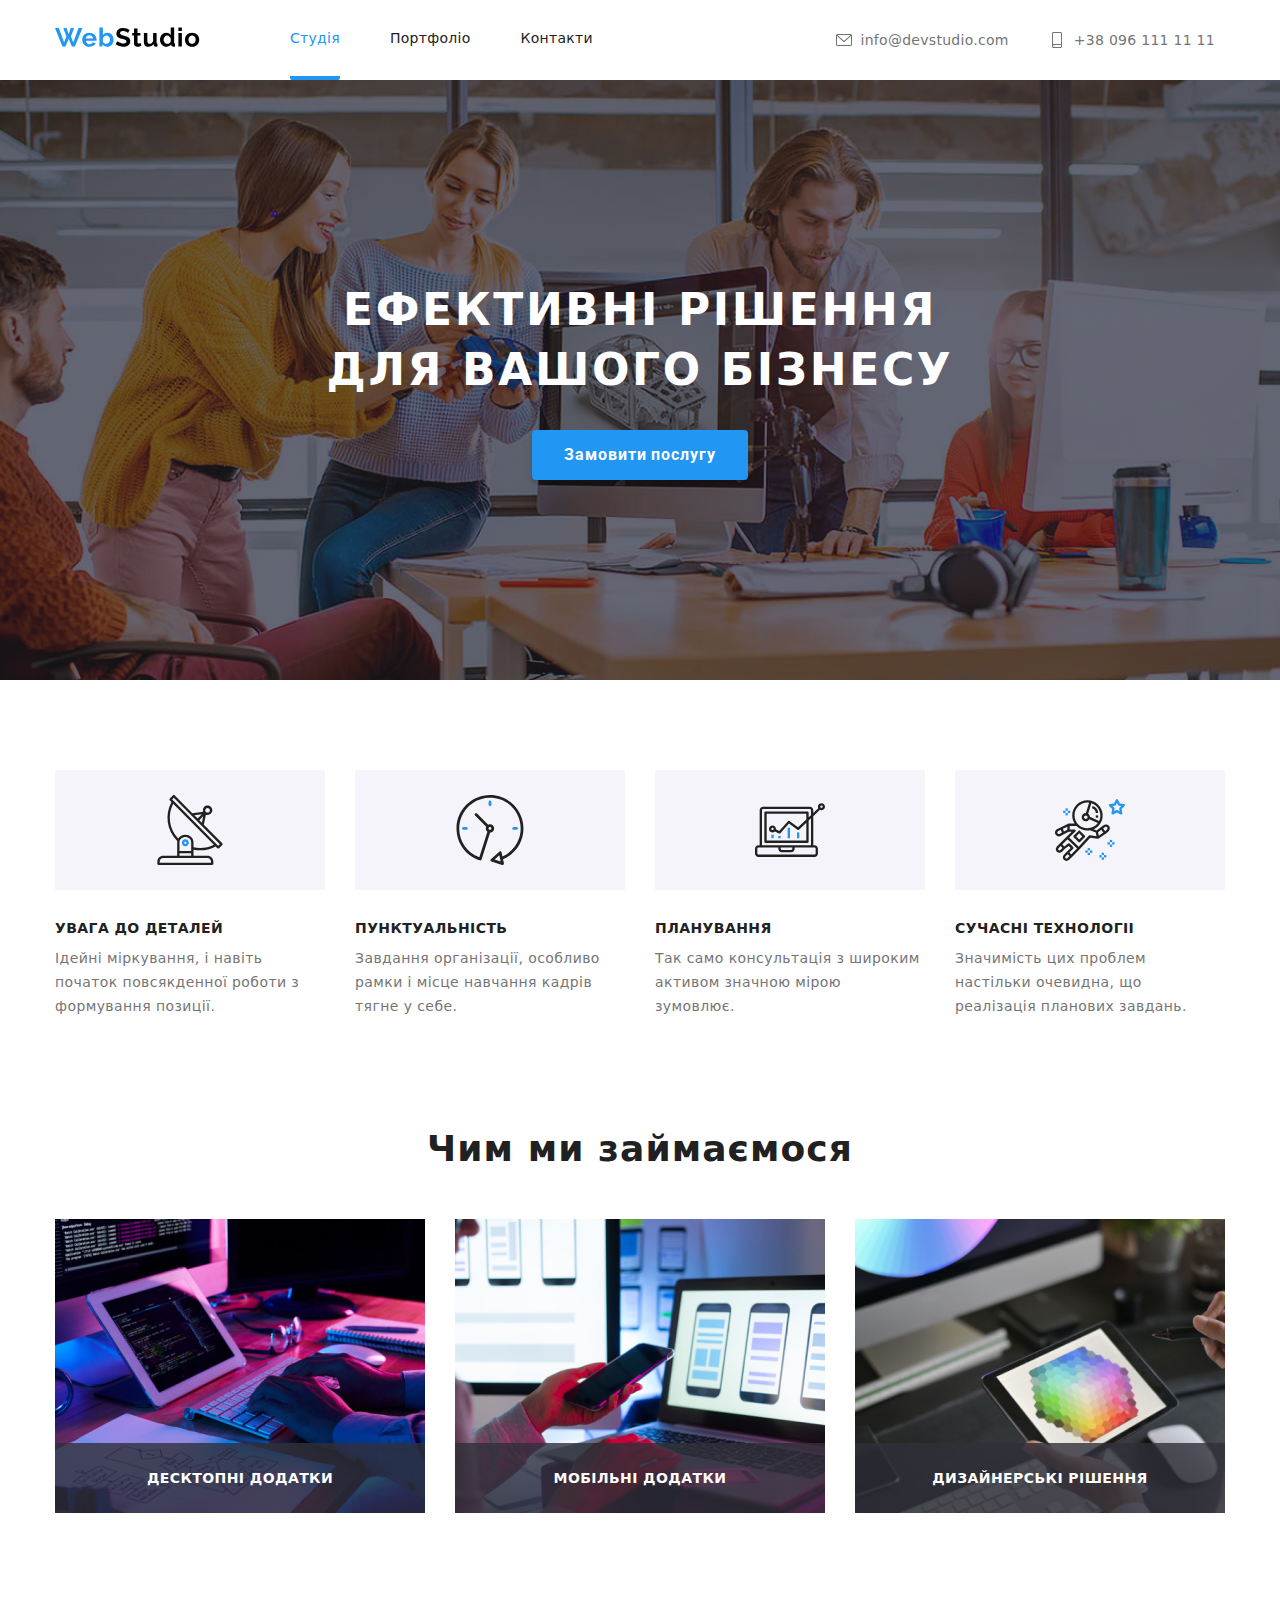
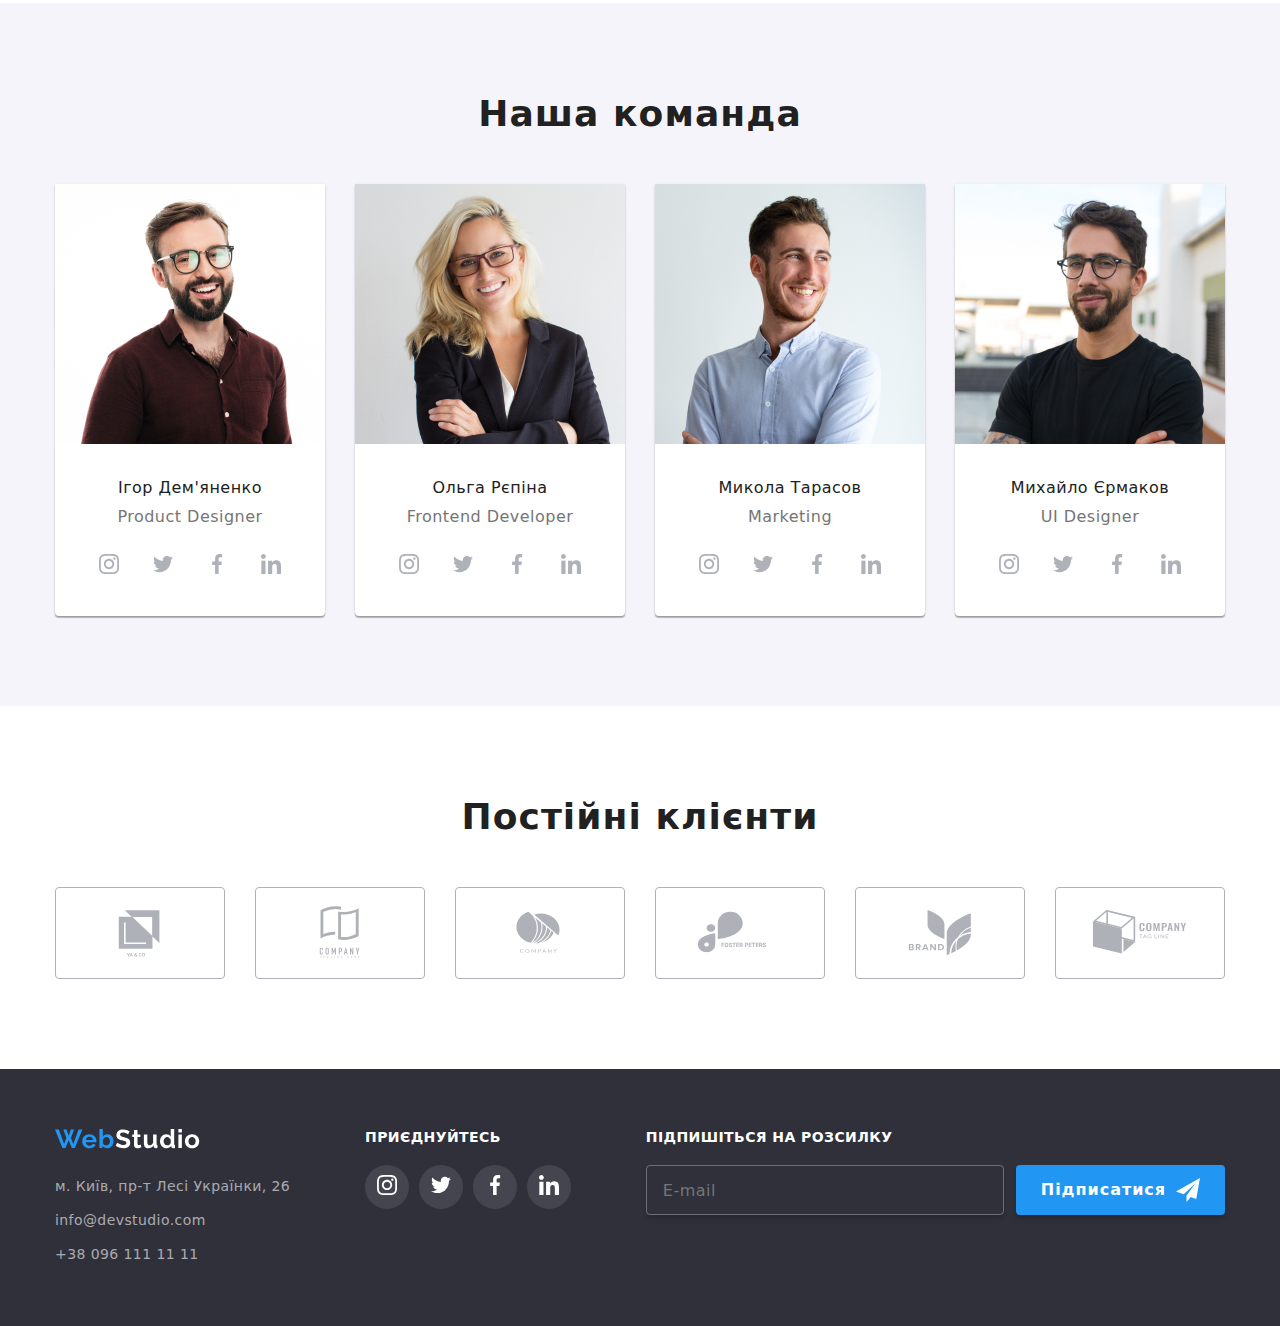
==== index.html @ 278ff052 "update" ====
<!DOCTYPE html>
<html lang="en">
  <head>
    <meta charset="UTF-8" />
    <meta name="viewport" content="width=device-width, initial-scale=1.0" />
    <link rel="stylesheet" type="text/css" href="./style.css" />
    <link rel="preconnect" href="https://fonts.googleapis.com" />
    <link rel="preconnect" href="https://fonts.gstatic.com" crossorigin />
    <link
      rel="stylesheet"
      href="https://cdnjs.cloudflare.com/ajax/libs/modern-normalize/1.0.0/modern-normalize.min.css"
    />

    <link
      href="https://fonts.googleapis.com/css2?family=Grandstander:ital,wght@0,100..900;1,100..900&family=Kodchasan:wght@700&family=Montserrat+Alternates:ital,wght@0,100;0,200;0,300;0,400;0,500;0,600;0,700;0,800;0,900;1,100;1,200;1,300;1,400;1,500;1,600;1,700;1,800;1,900&family=Roboto:ital,wght@0,100;0,300;0,400;0,500;0,700;0,900;1,100;1,300;1,400;1,500;1,700;1,900&display=swap"
      rel="stylesheet"
    />

    <title>WebStudio</title>
  </head>
  <body>
    <!-- header -->
    <header class="header">
      <div class="container">
        <div class="header-wraper">
          <a href="#">
            <img
              class="header-img"
              src="./images/WebStudio.svg"
              width="145"
              height="31"
            />
          </a>

          <nav class="nav-wraper">
            <ul class="header-list">
              <li class="header-item active">
                <a href="./">Студія</a>
              </li>
              <li class="header-item">
                <a href="./portfolio">Портфоліо</a>
              </li>
              <li class="header-item">
                <a href="#footer">Контакти</a>
              </li>
            </ul>
          </nav>
          <address class="address-wraper">
            <a class="header-link email" href="mailto:info@devstudio.com"
              >info@devstudio.com</a
            >
            <a class="header-link phone" href="tel:+380961111111"
              >+38 096 111 11 11</a
            >
          </address>
        </div>
      </div>
    </header>
    <main>
      <!-- section hero -->
      <section class="hero-section">
        <h1 class="hero-title">Ефективні рішення для вашого бізнесу</h1>
        <button class="hero-btn" type="button">Замовити послугу</button>
      </section>
      <!-- section benefit -->
      <section class="benefit">
        <div class="container">
          <h2 class="benefit-title">Переваги</h2>
          <ul class="benefit-list">
            <li class="benefit-item">
              <div class="benefit-item_image first"></div>
              <h3 class="benefit-item_title">УВАГА ДО ДЕТАЛЕЙ</h3>
              <p class="benefit-item_text">
                Ідейні міркування, і навіть початок повсякденної роботи з
                формування позиції.
              </p>
            </li>
            <li class="benefit-item">
              <div class="benefit-item_image second"></div>
              <h3 class="benefit-item_title">ПУНКТУАЛЬНІСТЬ</h3>
              <p class="benefit-item_text">
                Завдання організації, особливо рамки і місце навчання кадрів
                тягне у себе.
              </p>
            </li>
            <li class="benefit-item">
              <div class="benefit-item_image third"></div>
              <h3 class="benefit-item_title">ПЛАНУВАННЯ</h3>
              <p class="benefit-item_text">
                Так само консультація з широким активом значною мірою зумовлює.
              </p>
            </li>
            <li class="benefit-item">
              <div class="benefit-item_image fourth"></div>
              <h3 class="benefit-item_title">Сучасні технологіі</h3>
              <p class="benefit-item_text">
                Значимість цих проблем настільки очевидна, що реалізація
                планових завдань.
              </p>
            </li>
          </ul>
        </div>
      </section>
      <!-- section about -->
      <section class="about">
        <div class="container">
          <h2 class="about-title">Чим ми займаємося</h2>
          <ul class="about-list">
            <li class="about-item">
              <img
                src="./images/aboutimg.png"
                width="370"
                height="294"
                alt="картинка"
              />
              <div class="about-item_overlay">Десктопні додатки</div>
            </li>
            <li class="about-item">
              <img
                src="./images/aboutimg2.png"
                width="370"
                height="294"
                alt="картинка"
              />
              <div class="about-item_overlay">Мобільні додатки</div>
            </li>
            <li class="about-item">
              <img
                src="./images/aboutimg3.png"
                width="370"
                height="294"
                alt="картинка"
              />
              <div class="about-item_overlay">Дизайнерські рішення</div>
            </li>
          </ul>
        </div>
      </section>
      <!-- section team -->
      <section class="team">
        <div class="container">
          <h2 class="team-title">Наша команда</h2>
          <ul class="team-list">
            <li class="team-item">
              <img
                src="./images/team.png"
                alt="image"
                width="270"
                height="260"
              />
              <h3 class="team-item_title">Ігор Дем'яненко</h3>
              <p class="team-item_text">Product Designer</p>
              <ul class="team-item_list">
                <li class="team-item_item">
                  <a href="#">
                    <svg
                      xmlns="http://www.w3.org/2000/svg"
                      width="20"
                      height="20"
                      viewBox="0 0 20 20"
                      fill="none"
                    >
                      <g clip-path="url(#clip0_1_692)">
                        <path
                          d="M19.9804 5.88005C19.9336 4.81738 19.7617 4.0868 19.5156 3.45374C19.2616 2.78176 18.8709 2.18014 18.359 1.68002C17.8589 1.1721 17.2533 0.777435 16.5891 0.527447C15.9524 0.281274 15.2256 0.109427 14.163 0.0625732C13.0924 0.0117516 12.7525 0 10.0371 0C7.32173 0 6.98185 0.0117516 5.91521 0.0586052C4.85253 0.105459 4.12195 0.277459 3.48904 0.523479C2.81692 0.777435 2.2153 1.16814 1.71517 1.68002C1.20726 2.18014 0.812743 2.78573 0.562603 3.44992C0.31643 4.0868 0.144583 4.81341 0.0977294 5.87609C0.0469078 6.9467 0.0351562 7.28658 0.0351562 10.002C0.0351562 12.7173 0.0469078 13.0572 0.0937614 14.1239C0.140615 15.1865 0.312615 15.9171 0.558787 16.5502C0.812743 17.2221 1.20726 17.8238 1.71517 18.3239C2.2153 18.8318 2.82088 19.2265 3.48508 19.4765C4.12195 19.7226 4.84856 19.8945 5.91139 19.9413C6.97788 19.9883 7.31791 19.9999 10.0333 19.9999C12.7487 19.9999 13.0885 19.9883 14.1552 19.9413C15.2179 19.8945 15.9484 19.7226 16.5813 19.4765C17.9254 18.9568 18.9881 17.8941 19.5078 16.5502C19.7538 15.9133 19.9258 15.1865 19.9727 14.1239C20.0195 13.0572 20.0313 12.7173 20.0313 10.002C20.0313 7.28658 20.0273 6.9467 19.9804 5.88005ZM18.1794 14.0457C18.1364 15.0225 17.9723 15.5499 17.8356 15.9015C17.4995 16.7728 16.808 17.4643 15.9367 17.8004C15.5851 17.9372 15.0538 18.1012 14.0809 18.1441C13.026 18.1911 12.7096 18.2027 10.0411 18.2027C7.37255 18.2027 7.05221 18.1911 6.00113 18.1441C5.02438 18.1012 4.49693 17.9372 4.1453 17.8004C3.71171 17.6402 3.31704 17.3862 2.9967 17.0541C2.6646 16.7298 2.41065 16.3391 2.2504 15.9055C2.11365 15.5539 1.94959 15.0225 1.90671 14.0497C1.8597 12.9948 1.8481 12.6783 1.8481 10.0097C1.8481 7.34122 1.8597 7.02087 1.90671 5.96995C1.94959 4.99319 2.11365 4.46575 2.2504 4.11412C2.41065 3.68038 2.6646 3.28586 3.00067 2.96536C3.32483 2.63327 3.71553 2.37931 4.14927 2.21921C4.5009 2.08247 5.03231 1.9184 6.0051 1.87537C7.05999 1.82851 7.37652 1.81676 10.0449 1.81676C12.7174 1.81676 13.0337 1.82851 14.0848 1.87537C15.0616 1.9184 15.589 2.08247 15.9407 2.21921C16.3742 2.37931 16.7689 2.63327 17.0893 2.96536C17.4213 3.28967 17.6753 3.68038 17.8356 4.11412C17.9723 4.46575 18.1364 4.99701 18.1794 5.96995C18.2263 7.02484 18.238 7.34122 18.238 10.0097C18.238 12.6783 18.2263 12.9908 18.1794 14.0457Z"
                          fill="#AFB1B8"
                        />
                        <path
                          d="M10.0371 4.8642C7.20074 4.8642 4.89941 7.16537 4.89941 10.0019C4.89941 12.8385 7.20074 15.1396 10.0371 15.1396C12.8737 15.1396 15.1749 12.8385 15.1749 10.0019C15.1749 7.16537 12.8737 4.8642 10.0371 4.8642ZM10.0371 13.3346C8.19702 13.3346 6.70442 11.8422 6.70442 10.0019C6.70442 8.16165 8.19702 6.66921 10.0371 6.66921C11.8774 6.66921 13.3698 8.16165 13.3698 10.0019C13.3698 11.8422 11.8774 13.3346 10.0371 13.3346Z"
                          fill="#AFB1B8"
                        />
                        <path
                          d="M16.5775 4.6611C16.5775 5.32346 16.0404 5.86052 15.3779 5.86052C14.7155 5.86052 14.1785 5.32346 14.1785 4.6611C14.1785 3.99858 14.7155 3.46167 15.3779 3.46167C16.0404 3.46167 16.5775 3.99858 16.5775 4.6611Z"
                          fill="#AFB1B8"
                        />
                      </g>
                      <defs>
                        <clipPath id="clip0_1_692">
                          <rect width="20" height="20" fill="white" />
                        </clipPath>
                      </defs>
                    </svg>
                  </a>
                </li>
                <li class="team-item_item">
                  <a href="#">
                    <svg
                      xmlns="http://www.w3.org/2000/svg"
                      width="20"
                      height="20"
                      viewBox="0 0 20 20"
                      fill="none"
                    >
                      <g clip-path="url(#clip0_1_658)">
                        <path
                          d="M20 3.79875C19.2563 4.125 18.4637 4.34125 17.6375 4.44625C18.4875 3.93875 19.1363 3.14125 19.4412 2.18C18.6488 2.6525 17.7738 2.98625 16.8412 3.1725C16.0887 2.37125 15.0162 1.875 13.8462 1.875C11.5763 1.875 9.74875 3.7175 9.74875 5.97625C9.74875 6.30125 9.77625 6.61375 9.84375 6.91125C6.435 6.745 3.41875 5.11125 1.3925 2.6225C1.03875 3.23625 0.83125 3.93875 0.83125 4.695C0.83125 6.115 1.5625 7.37375 2.6525 8.1025C1.99375 8.09 1.3475 7.89875 0.8 7.5975C0.8 7.61 0.8 7.62625 0.8 7.6425C0.8 9.635 2.22125 11.29 4.085 11.6712C3.75125 11.7625 3.3875 11.8062 3.01 11.8062C2.7475 11.8062 2.4825 11.7913 2.23375 11.7362C2.765 13.36 4.2725 14.5538 6.065 14.5925C4.67 15.6838 2.89875 16.3412 0.98125 16.3412C0.645 16.3412 0.3225 16.3263 0 16.285C1.81625 17.4563 3.96875 18.125 6.29 18.125C13.835 18.125 17.96 11.875 17.96 6.4575C17.96 6.27625 17.9538 6.10125 17.945 5.9275C18.7588 5.35 19.4425 4.62875 20 3.79875Z"
                          fill="#AFB1B8"
                        />
                      </g>
                      <defs>
                        <clipPath id="clip0_1_658">
                          <rect width="20" height="20" fill="white" />
                        </clipPath>
                      </defs>
                    </svg>
                  </a>
                </li>
                <li class="team-item_item">
                  <a href="#">
                    <svg
                      xmlns="http://www.w3.org/2000/svg"
                      width="20"
                      height="20"
                      viewBox="0 0 20 20"
                      fill="none"
                    >
                      <g clip-path="url(#clip0_1_654)">
                        <path
                          d="M13.3309 3.32083H15.1567V0.140833C14.8417 0.0975 13.7584 0 12.4967 0C9.86422 0 8.06088 1.65583 8.06088 4.69917V7.5H5.15588V11.055H8.06088V20H11.6226V11.0558H14.4101L14.8526 7.50083H11.6217V5.05167C11.6226 4.02417 11.8992 3.32083 13.3309 3.32083Z"
                          fill="#AFB1B8"
                        />
                      </g>
                      <defs>
                        <clipPath id="clip0_1_654">
                          <rect width="20" height="20" fill="white" />
                        </clipPath>
                      </defs>
                    </svg>
                  </a>
                </li>
                <li class="team-item_item">
                  <a href="#">
                    <svg
                      xmlns="http://www.w3.org/2000/svg"
                      width="20"
                      height="20"
                      viewBox="0 0 20 20"
                      fill="none"
                    >
                      <g clip-path="url(#clip0_1_648)">
                        <path
                          d="M19.9951 20V19.9992H20.0001V12.6642C20.0001 9.07587 19.2276 6.31171 15.0326 6.31171C13.0159 6.31171 11.6626 7.41837 11.1101 8.46754H11.0517V6.64671H7.07422V19.9992H11.2159V13.3875C11.2159 11.6467 11.5459 9.96337 13.7017 9.96337C15.8259 9.96337 15.8576 11.95 15.8576 13.4992V20H19.9951Z"
                          fill="#AFB1B8"
                        />
                        <path
                          d="M0.329956 6.64746H4.47662V20H0.329956V6.64746Z"
                          fill="#AFB1B8"
                        />
                        <path
                          d="M2.40167 0C1.07583 0 0 1.07583 0 2.40167C0 3.7275 1.07583 4.82583 2.40167 4.82583C3.7275 4.82583 4.80333 3.7275 4.80333 2.40167C4.8025 1.07583 3.72667 0 2.40167 0V0Z"
                          fill="#AFB1B8"
                        />
                      </g>
                      <defs>
                        <clipPath id="clip0_1_648">
                          <rect width="20" height="20" fill="white" />
                        </clipPath>
                      </defs>
                    </svg>
                  </a>
                </li>
              </ul>
            </li>
            <li class="team-item">
              <img
                src="./images/team2.png"
                alt="image"
                width="270"
                height="260"
              />
              <h3 class="team-item_title">Ольга Рєпіна</h3>
              <p class="team-item_text">Frontend Developer</p>
              <ul class="team-item_list">
                <li class="team-item_item">
                  <a href="#">
                    <svg
                      xmlns="http://www.w3.org/2000/svg"
                      width="20"
                      height="20"
                      viewBox="0 0 20 20"
                      fill="none"
                    >
                      <g clip-path="url(#clip0_1_692)">
                        <path
                          d="M19.9804 5.88005C19.9336 4.81738 19.7617 4.0868 19.5156 3.45374C19.2616 2.78176 18.8709 2.18014 18.359 1.68002C17.8589 1.1721 17.2533 0.777435 16.5891 0.527447C15.9524 0.281274 15.2256 0.109427 14.163 0.0625732C13.0924 0.0117516 12.7525 0 10.0371 0C7.32173 0 6.98185 0.0117516 5.91521 0.0586052C4.85253 0.105459 4.12195 0.277459 3.48904 0.523479C2.81692 0.777435 2.2153 1.16814 1.71517 1.68002C1.20726 2.18014 0.812743 2.78573 0.562603 3.44992C0.31643 4.0868 0.144583 4.81341 0.0977294 5.87609C0.0469078 6.9467 0.0351562 7.28658 0.0351562 10.002C0.0351562 12.7173 0.0469078 13.0572 0.0937614 14.1239C0.140615 15.1865 0.312615 15.9171 0.558787 16.5502C0.812743 17.2221 1.20726 17.8238 1.71517 18.3239C2.2153 18.8318 2.82088 19.2265 3.48508 19.4765C4.12195 19.7226 4.84856 19.8945 5.91139 19.9413C6.97788 19.9883 7.31791 19.9999 10.0333 19.9999C12.7487 19.9999 13.0885 19.9883 14.1552 19.9413C15.2179 19.8945 15.9484 19.7226 16.5813 19.4765C17.9254 18.9568 18.9881 17.8941 19.5078 16.5502C19.7538 15.9133 19.9258 15.1865 19.9727 14.1239C20.0195 13.0572 20.0313 12.7173 20.0313 10.002C20.0313 7.28658 20.0273 6.9467 19.9804 5.88005ZM18.1794 14.0457C18.1364 15.0225 17.9723 15.5499 17.8356 15.9015C17.4995 16.7728 16.808 17.4643 15.9367 17.8004C15.5851 17.9372 15.0538 18.1012 14.0809 18.1441C13.026 18.1911 12.7096 18.2027 10.0411 18.2027C7.37255 18.2027 7.05221 18.1911 6.00113 18.1441C5.02438 18.1012 4.49693 17.9372 4.1453 17.8004C3.71171 17.6402 3.31704 17.3862 2.9967 17.0541C2.6646 16.7298 2.41065 16.3391 2.2504 15.9055C2.11365 15.5539 1.94959 15.0225 1.90671 14.0497C1.8597 12.9948 1.8481 12.6783 1.8481 10.0097C1.8481 7.34122 1.8597 7.02087 1.90671 5.96995C1.94959 4.99319 2.11365 4.46575 2.2504 4.11412C2.41065 3.68038 2.6646 3.28586 3.00067 2.96536C3.32483 2.63327 3.71553 2.37931 4.14927 2.21921C4.5009 2.08247 5.03231 1.9184 6.0051 1.87537C7.05999 1.82851 7.37652 1.81676 10.0449 1.81676C12.7174 1.81676 13.0337 1.82851 14.0848 1.87537C15.0616 1.9184 15.589 2.08247 15.9407 2.21921C16.3742 2.37931 16.7689 2.63327 17.0893 2.96536C17.4213 3.28967 17.6753 3.68038 17.8356 4.11412C17.9723 4.46575 18.1364 4.99701 18.1794 5.96995C18.2263 7.02484 18.238 7.34122 18.238 10.0097C18.238 12.6783 18.2263 12.9908 18.1794 14.0457Z"
                          fill="#AFB1B8"
                        />
                        <path
                          d="M10.0371 4.8642C7.20074 4.8642 4.89941 7.16537 4.89941 10.0019C4.89941 12.8385 7.20074 15.1396 10.0371 15.1396C12.8737 15.1396 15.1749 12.8385 15.1749 10.0019C15.1749 7.16537 12.8737 4.8642 10.0371 4.8642ZM10.0371 13.3346C8.19702 13.3346 6.70442 11.8422 6.70442 10.0019C6.70442 8.16165 8.19702 6.66921 10.0371 6.66921C11.8774 6.66921 13.3698 8.16165 13.3698 10.0019C13.3698 11.8422 11.8774 13.3346 10.0371 13.3346Z"
                          fill="#AFB1B8"
                        />
                        <path
                          d="M16.5775 4.6611C16.5775 5.32346 16.0404 5.86052 15.3779 5.86052C14.7155 5.86052 14.1785 5.32346 14.1785 4.6611C14.1785 3.99858 14.7155 3.46167 15.3779 3.46167C16.0404 3.46167 16.5775 3.99858 16.5775 4.6611Z"
                          fill="#AFB1B8"
                        />
                      </g>
                      <defs>
                        <clipPath id="clip0_1_692">
                          <rect width="20" height="20" fill="white" />
                        </clipPath>
                      </defs>
                    </svg>
                  </a>
                </li>
                <li class="team-item_item">
                  <a href="#">
                    <svg
                      xmlns="http://www.w3.org/2000/svg"
                      width="20"
                      height="20"
                      viewBox="0 0 20 20"
                      fill="none"
                    >
                      <g clip-path="url(#clip0_1_658)">
                        <path
                          d="M20 3.79875C19.2563 4.125 18.4637 4.34125 17.6375 4.44625C18.4875 3.93875 19.1363 3.14125 19.4412 2.18C18.6488 2.6525 17.7738 2.98625 16.8412 3.1725C16.0887 2.37125 15.0162 1.875 13.8462 1.875C11.5763 1.875 9.74875 3.7175 9.74875 5.97625C9.74875 6.30125 9.77625 6.61375 9.84375 6.91125C6.435 6.745 3.41875 5.11125 1.3925 2.6225C1.03875 3.23625 0.83125 3.93875 0.83125 4.695C0.83125 6.115 1.5625 7.37375 2.6525 8.1025C1.99375 8.09 1.3475 7.89875 0.8 7.5975C0.8 7.61 0.8 7.62625 0.8 7.6425C0.8 9.635 2.22125 11.29 4.085 11.6712C3.75125 11.7625 3.3875 11.8062 3.01 11.8062C2.7475 11.8062 2.4825 11.7913 2.23375 11.7362C2.765 13.36 4.2725 14.5538 6.065 14.5925C4.67 15.6838 2.89875 16.3412 0.98125 16.3412C0.645 16.3412 0.3225 16.3263 0 16.285C1.81625 17.4563 3.96875 18.125 6.29 18.125C13.835 18.125 17.96 11.875 17.96 6.4575C17.96 6.27625 17.9538 6.10125 17.945 5.9275C18.7588 5.35 19.4425 4.62875 20 3.79875Z"
                          fill="#AFB1B8"
                        />
                      </g>
                      <defs>
                        <clipPath id="clip0_1_658">
                          <rect width="20" height="20" fill="white" />
                        </clipPath>
                      </defs>
                    </svg>
                  </a>
                </li>
                <li class="team-item_item">
                  <a href="#">
                    <svg
                      xmlns="http://www.w3.org/2000/svg"
                      width="20"
                      height="20"
                      viewBox="0 0 20 20"
                      fill="none"
                    >
                      <g clip-path="url(#clip0_1_654)">
                        <path
                          d="M13.3309 3.32083H15.1567V0.140833C14.8417 0.0975 13.7584 0 12.4967 0C9.86422 0 8.06088 1.65583 8.06088 4.69917V7.5H5.15588V11.055H8.06088V20H11.6226V11.0558H14.4101L14.8526 7.50083H11.6217V5.05167C11.6226 4.02417 11.8992 3.32083 13.3309 3.32083Z"
                          fill="#AFB1B8"
                        />
                      </g>
                      <defs>
                        <clipPath id="clip0_1_654">
                          <rect width="20" height="20" fill="white" />
                        </clipPath>
                      </defs>
                    </svg>
                  </a>
                </li>
                <li class="team-item_item">
                  <a href="#">
                    <svg
                      xmlns="http://www.w3.org/2000/svg"
                      width="20"
                      height="20"
                      viewBox="0 0 20 20"
                      fill="none"
                    >
                      <g clip-path="url(#clip0_1_648)">
                        <path
                          d="M19.9951 20V19.9992H20.0001V12.6642C20.0001 9.07587 19.2276 6.31171 15.0326 6.31171C13.0159 6.31171 11.6626 7.41837 11.1101 8.46754H11.0517V6.64671H7.07422V19.9992H11.2159V13.3875C11.2159 11.6467 11.5459 9.96337 13.7017 9.96337C15.8259 9.96337 15.8576 11.95 15.8576 13.4992V20H19.9951Z"
                          fill="#AFB1B8"
                        />
                        <path
                          d="M0.329956 6.64746H4.47662V20H0.329956V6.64746Z"
                          fill="#AFB1B8"
                        />
                        <path
                          d="M2.40167 0C1.07583 0 0 1.07583 0 2.40167C0 3.7275 1.07583 4.82583 2.40167 4.82583C3.7275 4.82583 4.80333 3.7275 4.80333 2.40167C4.8025 1.07583 3.72667 0 2.40167 0V0Z"
                          fill="#AFB1B8"
                        />
                      </g>
                      <defs>
                        <clipPath id="clip0_1_648">
                          <rect width="20" height="20" fill="white" />
                        </clipPath>
                      </defs>
                    </svg>
                  </a>
                </li>
              </ul>
            </li>
            <li class="team-item">
              <img
                src="./images/team3.png"
                alt="image"
                width="270"
                height="260"
              />
              <h3 class="team-item_title">Микола Тарасов</h3>
              <p class="team-item_text">Marketing</p>
              <ul class="team-item_list">
                <li class="team-item_item">
                  <a href="#">
                    <svg
                      xmlns="http://www.w3.org/2000/svg"
                      width="20"
                      height="20"
                      viewBox="0 0 20 20"
                      fill="none"
                    >
                      <g clip-path="url(#clip0_1_692)">
                        <path
                          d="M19.9804 5.88005C19.9336 4.81738 19.7617 4.0868 19.5156 3.45374C19.2616 2.78176 18.8709 2.18014 18.359 1.68002C17.8589 1.1721 17.2533 0.777435 16.5891 0.527447C15.9524 0.281274 15.2256 0.109427 14.163 0.0625732C13.0924 0.0117516 12.7525 0 10.0371 0C7.32173 0 6.98185 0.0117516 5.91521 0.0586052C4.85253 0.105459 4.12195 0.277459 3.48904 0.523479C2.81692 0.777435 2.2153 1.16814 1.71517 1.68002C1.20726 2.18014 0.812743 2.78573 0.562603 3.44992C0.31643 4.0868 0.144583 4.81341 0.0977294 5.87609C0.0469078 6.9467 0.0351562 7.28658 0.0351562 10.002C0.0351562 12.7173 0.0469078 13.0572 0.0937614 14.1239C0.140615 15.1865 0.312615 15.9171 0.558787 16.5502C0.812743 17.2221 1.20726 17.8238 1.71517 18.3239C2.2153 18.8318 2.82088 19.2265 3.48508 19.4765C4.12195 19.7226 4.84856 19.8945 5.91139 19.9413C6.97788 19.9883 7.31791 19.9999 10.0333 19.9999C12.7487 19.9999 13.0885 19.9883 14.1552 19.9413C15.2179 19.8945 15.9484 19.7226 16.5813 19.4765C17.9254 18.9568 18.9881 17.8941 19.5078 16.5502C19.7538 15.9133 19.9258 15.1865 19.9727 14.1239C20.0195 13.0572 20.0313 12.7173 20.0313 10.002C20.0313 7.28658 20.0273 6.9467 19.9804 5.88005ZM18.1794 14.0457C18.1364 15.0225 17.9723 15.5499 17.8356 15.9015C17.4995 16.7728 16.808 17.4643 15.9367 17.8004C15.5851 17.9372 15.0538 18.1012 14.0809 18.1441C13.026 18.1911 12.7096 18.2027 10.0411 18.2027C7.37255 18.2027 7.05221 18.1911 6.00113 18.1441C5.02438 18.1012 4.49693 17.9372 4.1453 17.8004C3.71171 17.6402 3.31704 17.3862 2.9967 17.0541C2.6646 16.7298 2.41065 16.3391 2.2504 15.9055C2.11365 15.5539 1.94959 15.0225 1.90671 14.0497C1.8597 12.9948 1.8481 12.6783 1.8481 10.0097C1.8481 7.34122 1.8597 7.02087 1.90671 5.96995C1.94959 4.99319 2.11365 4.46575 2.2504 4.11412C2.41065 3.68038 2.6646 3.28586 3.00067 2.96536C3.32483 2.63327 3.71553 2.37931 4.14927 2.21921C4.5009 2.08247 5.03231 1.9184 6.0051 1.87537C7.05999 1.82851 7.37652 1.81676 10.0449 1.81676C12.7174 1.81676 13.0337 1.82851 14.0848 1.87537C15.0616 1.9184 15.589 2.08247 15.9407 2.21921C16.3742 2.37931 16.7689 2.63327 17.0893 2.96536C17.4213 3.28967 17.6753 3.68038 17.8356 4.11412C17.9723 4.46575 18.1364 4.99701 18.1794 5.96995C18.2263 7.02484 18.238 7.34122 18.238 10.0097C18.238 12.6783 18.2263 12.9908 18.1794 14.0457Z"
                          fill="#AFB1B8"
                        />
                        <path
                          d="M10.0371 4.8642C7.20074 4.8642 4.89941 7.16537 4.89941 10.0019C4.89941 12.8385 7.20074 15.1396 10.0371 15.1396C12.8737 15.1396 15.1749 12.8385 15.1749 10.0019C15.1749 7.16537 12.8737 4.8642 10.0371 4.8642ZM10.0371 13.3346C8.19702 13.3346 6.70442 11.8422 6.70442 10.0019C6.70442 8.16165 8.19702 6.66921 10.0371 6.66921C11.8774 6.66921 13.3698 8.16165 13.3698 10.0019C13.3698 11.8422 11.8774 13.3346 10.0371 13.3346Z"
                          fill="#AFB1B8"
                        />
                        <path
                          d="M16.5775 4.6611C16.5775 5.32346 16.0404 5.86052 15.3779 5.86052C14.7155 5.86052 14.1785 5.32346 14.1785 4.6611C14.1785 3.99858 14.7155 3.46167 15.3779 3.46167C16.0404 3.46167 16.5775 3.99858 16.5775 4.6611Z"
                          fill="#AFB1B8"
                        />
                      </g>
                      <defs>
                        <clipPath id="clip0_1_692">
                          <rect width="20" height="20" fill="white" />
                        </clipPath>
                      </defs>
                    </svg>
                  </a>
                </li>
                <li class="team-item_item">
                  <a href="#">
                    <svg
                      xmlns="http://www.w3.org/2000/svg"
                      width="20"
                      height="20"
                      viewBox="0 0 20 20"
                      fill="none"
                    >
                      <g clip-path="url(#clip0_1_658)">
                        <path
                          d="M20 3.79875C19.2563 4.125 18.4637 4.34125 17.6375 4.44625C18.4875 3.93875 19.1363 3.14125 19.4412 2.18C18.6488 2.6525 17.7738 2.98625 16.8412 3.1725C16.0887 2.37125 15.0162 1.875 13.8462 1.875C11.5763 1.875 9.74875 3.7175 9.74875 5.97625C9.74875 6.30125 9.77625 6.61375 9.84375 6.91125C6.435 6.745 3.41875 5.11125 1.3925 2.6225C1.03875 3.23625 0.83125 3.93875 0.83125 4.695C0.83125 6.115 1.5625 7.37375 2.6525 8.1025C1.99375 8.09 1.3475 7.89875 0.8 7.5975C0.8 7.61 0.8 7.62625 0.8 7.6425C0.8 9.635 2.22125 11.29 4.085 11.6712C3.75125 11.7625 3.3875 11.8062 3.01 11.8062C2.7475 11.8062 2.4825 11.7913 2.23375 11.7362C2.765 13.36 4.2725 14.5538 6.065 14.5925C4.67 15.6838 2.89875 16.3412 0.98125 16.3412C0.645 16.3412 0.3225 16.3263 0 16.285C1.81625 17.4563 3.96875 18.125 6.29 18.125C13.835 18.125 17.96 11.875 17.96 6.4575C17.96 6.27625 17.9538 6.10125 17.945 5.9275C18.7588 5.35 19.4425 4.62875 20 3.79875Z"
                          fill="#AFB1B8"
                        />
                      </g>
                      <defs>
                        <clipPath id="clip0_1_658">
                          <rect width="20" height="20" fill="white" />
                        </clipPath>
                      </defs>
                    </svg>
                  </a>
                </li>
                <li class="team-item_item">
                  <a href="#">
                    <svg
                      xmlns="http://www.w3.org/2000/svg"
                      width="20"
                      height="20"
                      viewBox="0 0 20 20"
                      fill="none"
                    >
                      <g clip-path="url(#clip0_1_654)">
                        <path
                          d="M13.3309 3.32083H15.1567V0.140833C14.8417 0.0975 13.7584 0 12.4967 0C9.86422 0 8.06088 1.65583 8.06088 4.69917V7.5H5.15588V11.055H8.06088V20H11.6226V11.0558H14.4101L14.8526 7.50083H11.6217V5.05167C11.6226 4.02417 11.8992 3.32083 13.3309 3.32083Z"
                          fill="#AFB1B8"
                        />
                      </g>
                      <defs>
                        <clipPath id="clip0_1_654">
                          <rect width="20" height="20" fill="white" />
                        </clipPath>
                      </defs>
                    </svg>
                  </a>
                </li>
                <li class="team-item_item">
                  <a href="#">
                    <svg
                      xmlns="http://www.w3.org/2000/svg"
                      width="20"
                      height="20"
                      viewBox="0 0 20 20"
                      fill="none"
                    >
                      <g clip-path="url(#clip0_1_648)">
                        <path
                          d="M19.9951 20V19.9992H20.0001V12.6642C20.0001 9.07587 19.2276 6.31171 15.0326 6.31171C13.0159 6.31171 11.6626 7.41837 11.1101 8.46754H11.0517V6.64671H7.07422V19.9992H11.2159V13.3875C11.2159 11.6467 11.5459 9.96337 13.7017 9.96337C15.8259 9.96337 15.8576 11.95 15.8576 13.4992V20H19.9951Z"
                          fill="#AFB1B8"
                        />
                        <path
                          d="M0.329956 6.64746H4.47662V20H0.329956V6.64746Z"
                          fill="#AFB1B8"
                        />
                        <path
                          d="M2.40167 0C1.07583 0 0 1.07583 0 2.40167C0 3.7275 1.07583 4.82583 2.40167 4.82583C3.7275 4.82583 4.80333 3.7275 4.80333 2.40167C4.8025 1.07583 3.72667 0 2.40167 0V0Z"
                          fill="#AFB1B8"
                        />
                      </g>
                      <defs>
                        <clipPath id="clip0_1_648">
                          <rect width="20" height="20" fill="white" />
                        </clipPath>
                      </defs>
                    </svg>
                  </a>
                </li>
              </ul>
            </li>
            <li class="team-item">
              <img
                src="./images/team4.png"
                alt="image"
                width="270"
                height="260"
              />
              <h3 class="team-item_title">Михайло Єрмаков</h3>
              <p class="team-item_text">UI Designer</p>
              <ul class="team-item_list">
                <li class="team-item_item">
                  <a href="#">
                    <svg
                      xmlns="http://www.w3.org/2000/svg"
                      width="20"
                      height="20"
                      viewBox="0 0 20 20"
                      fill="none"
                    >
                      <g clip-path="url(#clip0_1_692)">
                        <path
                          d="M19.9804 5.88005C19.9336 4.81738 19.7617 4.0868 19.5156 3.45374C19.2616 2.78176 18.8709 2.18014 18.359 1.68002C17.8589 1.1721 17.2533 0.777435 16.5891 0.527447C15.9524 0.281274 15.2256 0.109427 14.163 0.0625732C13.0924 0.0117516 12.7525 0 10.0371 0C7.32173 0 6.98185 0.0117516 5.91521 0.0586052C4.85253 0.105459 4.12195 0.277459 3.48904 0.523479C2.81692 0.777435 2.2153 1.16814 1.71517 1.68002C1.20726 2.18014 0.812743 2.78573 0.562603 3.44992C0.31643 4.0868 0.144583 4.81341 0.0977294 5.87609C0.0469078 6.9467 0.0351562 7.28658 0.0351562 10.002C0.0351562 12.7173 0.0469078 13.0572 0.0937614 14.1239C0.140615 15.1865 0.312615 15.9171 0.558787 16.5502C0.812743 17.2221 1.20726 17.8238 1.71517 18.3239C2.2153 18.8318 2.82088 19.2265 3.48508 19.4765C4.12195 19.7226 4.84856 19.8945 5.91139 19.9413C6.97788 19.9883 7.31791 19.9999 10.0333 19.9999C12.7487 19.9999 13.0885 19.9883 14.1552 19.9413C15.2179 19.8945 15.9484 19.7226 16.5813 19.4765C17.9254 18.9568 18.9881 17.8941 19.5078 16.5502C19.7538 15.9133 19.9258 15.1865 19.9727 14.1239C20.0195 13.0572 20.0313 12.7173 20.0313 10.002C20.0313 7.28658 20.0273 6.9467 19.9804 5.88005ZM18.1794 14.0457C18.1364 15.0225 17.9723 15.5499 17.8356 15.9015C17.4995 16.7728 16.808 17.4643 15.9367 17.8004C15.5851 17.9372 15.0538 18.1012 14.0809 18.1441C13.026 18.1911 12.7096 18.2027 10.0411 18.2027C7.37255 18.2027 7.05221 18.1911 6.00113 18.1441C5.02438 18.1012 4.49693 17.9372 4.1453 17.8004C3.71171 17.6402 3.31704 17.3862 2.9967 17.0541C2.6646 16.7298 2.41065 16.3391 2.2504 15.9055C2.11365 15.5539 1.94959 15.0225 1.90671 14.0497C1.8597 12.9948 1.8481 12.6783 1.8481 10.0097C1.8481 7.34122 1.8597 7.02087 1.90671 5.96995C1.94959 4.99319 2.11365 4.46575 2.2504 4.11412C2.41065 3.68038 2.6646 3.28586 3.00067 2.96536C3.32483 2.63327 3.71553 2.37931 4.14927 2.21921C4.5009 2.08247 5.03231 1.9184 6.0051 1.87537C7.05999 1.82851 7.37652 1.81676 10.0449 1.81676C12.7174 1.81676 13.0337 1.82851 14.0848 1.87537C15.0616 1.9184 15.589 2.08247 15.9407 2.21921C16.3742 2.37931 16.7689 2.63327 17.0893 2.96536C17.4213 3.28967 17.6753 3.68038 17.8356 4.11412C17.9723 4.46575 18.1364 4.99701 18.1794 5.96995C18.2263 7.02484 18.238 7.34122 18.238 10.0097C18.238 12.6783 18.2263 12.9908 18.1794 14.0457Z"
                          fill="#AFB1B8"
                        />
                        <path
                          d="M10.0371 4.8642C7.20074 4.8642 4.89941 7.16537 4.89941 10.0019C4.89941 12.8385 7.20074 15.1396 10.0371 15.1396C12.8737 15.1396 15.1749 12.8385 15.1749 10.0019C15.1749 7.16537 12.8737 4.8642 10.0371 4.8642ZM10.0371 13.3346C8.19702 13.3346 6.70442 11.8422 6.70442 10.0019C6.70442 8.16165 8.19702 6.66921 10.0371 6.66921C11.8774 6.66921 13.3698 8.16165 13.3698 10.0019C13.3698 11.8422 11.8774 13.3346 10.0371 13.3346Z"
                          fill="#AFB1B8"
                        />
                        <path
                          d="M16.5775 4.6611C16.5775 5.32346 16.0404 5.86052 15.3779 5.86052C14.7155 5.86052 14.1785 5.32346 14.1785 4.6611C14.1785 3.99858 14.7155 3.46167 15.3779 3.46167C16.0404 3.46167 16.5775 3.99858 16.5775 4.6611Z"
                          fill="#AFB1B8"
                        />
                      </g>
                      <defs>
                        <clipPath id="clip0_1_692">
                          <rect width="20" height="20" fill="white" />
                        </clipPath>
                      </defs>
                    </svg>
                  </a>
                </li>
                <li class="team-item_item">
                  <a href="#">
                    <svg
                      xmlns="http://www.w3.org/2000/svg"
                      width="20"
                      height="20"
                      viewBox="0 0 20 20"
                      fill="none"
                    >
                      <g clip-path="url(#clip0_1_658)">
                        <path
                          d="M20 3.79875C19.2563 4.125 18.4637 4.34125 17.6375 4.44625C18.4875 3.93875 19.1363 3.14125 19.4412 2.18C18.6488 2.6525 17.7738 2.98625 16.8412 3.1725C16.0887 2.37125 15.0162 1.875 13.8462 1.875C11.5763 1.875 9.74875 3.7175 9.74875 5.97625C9.74875 6.30125 9.77625 6.61375 9.84375 6.91125C6.435 6.745 3.41875 5.11125 1.3925 2.6225C1.03875 3.23625 0.83125 3.93875 0.83125 4.695C0.83125 6.115 1.5625 7.37375 2.6525 8.1025C1.99375 8.09 1.3475 7.89875 0.8 7.5975C0.8 7.61 0.8 7.62625 0.8 7.6425C0.8 9.635 2.22125 11.29 4.085 11.6712C3.75125 11.7625 3.3875 11.8062 3.01 11.8062C2.7475 11.8062 2.4825 11.7913 2.23375 11.7362C2.765 13.36 4.2725 14.5538 6.065 14.5925C4.67 15.6838 2.89875 16.3412 0.98125 16.3412C0.645 16.3412 0.3225 16.3263 0 16.285C1.81625 17.4563 3.96875 18.125 6.29 18.125C13.835 18.125 17.96 11.875 17.96 6.4575C17.96 6.27625 17.9538 6.10125 17.945 5.9275C18.7588 5.35 19.4425 4.62875 20 3.79875Z"
                          fill="#AFB1B8"
                        />
                      </g>
                      <defs>
                        <clipPath id="clip0_1_658">
                          <rect width="20" height="20" fill="white" />
                        </clipPath>
                      </defs>
                    </svg>
                  </a>
                </li>
                <li class="team-item_item">
                  <a href="#">
                    <svg
                      xmlns="http://www.w3.org/2000/svg"
                      width="20"
                      height="20"
                      viewBox="0 0 20 20"
                      fill="none"
                    >
                      <g clip-path="url(#clip0_1_654)">
                        <path
                          d="M13.3309 3.32083H15.1567V0.140833C14.8417 0.0975 13.7584 0 12.4967 0C9.86422 0 8.06088 1.65583 8.06088 4.69917V7.5H5.15588V11.055H8.06088V20H11.6226V11.0558H14.4101L14.8526 7.50083H11.6217V5.05167C11.6226 4.02417 11.8992 3.32083 13.3309 3.32083Z"
                          fill="#AFB1B8"
                        />
                      </g>
                      <defs>
                        <clipPath id="clip0_1_654">
                          <rect width="20" height="20" fill="white" />
                        </clipPath>
                      </defs>
                    </svg>
                  </a>
                </li>
                <li class="team-item_item">
                  <a href="#">
                    <svg
                      xmlns="http://www.w3.org/2000/svg"
                      width="20"
                      height="20"
                      viewBox="0 0 20 20"
                      fill="none"
                    >
                      <g clip-path="url(#clip0_1_648)">
                        <path
                          d="M19.9951 20V19.9992H20.0001V12.6642C20.0001 9.07587 19.2276 6.31171 15.0326 6.31171C13.0159 6.31171 11.6626 7.41837 11.1101 8.46754H11.0517V6.64671H7.07422V19.9992H11.2159V13.3875C11.2159 11.6467 11.5459 9.96337 13.7017 9.96337C15.8259 9.96337 15.8576 11.95 15.8576 13.4992V20H19.9951Z"
                          fill="#AFB1B8"
                        />
                        <path
                          d="M0.329956 6.64746H4.47662V20H0.329956V6.64746Z"
                          fill="#AFB1B8"
                        />
                        <path
                          d="M2.40167 0C1.07583 0 0 1.07583 0 2.40167C0 3.7275 1.07583 4.82583 2.40167 4.82583C3.7275 4.82583 4.80333 3.7275 4.80333 2.40167C4.8025 1.07583 3.72667 0 2.40167 0V0Z"
                          fill="#AFB1B8"
                        />
                      </g>
                      <defs>
                        <clipPath id="clip0_1_648">
                          <rect width="20" height="20" fill="white" />
                        </clipPath>
                      </defs>
                    </svg>
                  </a>
                </li>
              </ul>
            </li>
          </ul>
        </div>
      </section>
      <!-- clients-section -->
      <section class="clients-section">
        <div class="container">
          <h2 class="clients-title">Постійні клієнти</h2>
          <ul class="clients-list">
            <li class="clients-item">
              <a href="#">
                <svg width="106" height="60" fill="#AFB1B8">
                  <use href="./images/icons/sprite.svg#icon-Logo"></use>
                </svg>
              </a>
            </li>
            <li class="clients-item">
              <a href="#">
                <svg width="106" height="60" fill="#AFB1B8">
                  <use href="./images/icons/sprite.svg#icon-Logo-1"></use>
                </svg>
              </a>
            </li>
            <li class="clients-item">
              <a href="#">
                <svg width="106" height="60" fill="#AFB1B8">
                  <use href="./images/icons/sprite.svg#icon-Logo-2"></use>
                </svg>
              </a>
            </li>
            <li class="clients-item">
              <a href="#">
                <svg width="106" height="60" fill="#AFB1B8">
                  <use href="./images/icons/sprite.svg#icon-Logo-3"></use>
                </svg>
              </a>
            </li>
            <li class="clients-item">
              <a href="#">
                <svg width="106" height="60" fill="#AFB1B8">
                  <use href="./images/icons/sprite.svg#icon-Logo-4"></use>
                </svg>
              </a>
            </li>
            <li class="clients-item">
              <a href="#">
                <svg width="106" height="60" fill="#AFB1B8">
                  <use href="./images/icons/sprite.svg#icon-Logo-5"></use>
                </svg>
              </a>
            </li>
          </ul>
        </div>
      </section>
    </main>
    <!-- footer -->
    <footer id="footer">
      <div class="container">
        <div class="footer-wraper">
          <address>
            <a href="/index.html"
              ><img src="./images/WebStudio_white.svg" alt="site-logo"
            /></a>
            <ul class="adress-list">
              <li class="adress-item">
                <a
                  href="https://maps.app.goo.gl/xjwwXHr3eeSbqY2g6"
                  target="_blank"
                  >м. Київ, пр-т Лесі Українки, 26</a
                >
              </li>
              <li class="adress-item">
                <a href="mailto:info@devstudio.com">info@devstudio.com</a>
              </li>
              <li class="adress-item">
                <a href="tel:+380961111111">+38 096 111 11 11</a>
              </li>
            </ul>
          </address>
          <div class="social-wraper">
            <h2>приєднуйтесь</h2>
            <ul class="social-list">
              <li class="social-item">
                <a href="#">
                  <svg width="20" height="20" fill="#fff">
                    <use
                      href="./images/icons/sprite.svg#icon-instagram_new"
                    ></use>
                  </svg>
                </a>
              </li>
              <li class="social-item">
                <a href="#">
                  <svg width="20" height="20" fill="#fff">
                    <use
                      href="./images/icons/sprite.svg#icon-twitter-new"
                    ></use>
                  </svg>
                </a>
              </li>
              <li class="social-item">
                <a href="#">
                  <svg width="20" height="20" fill="#fff">
                    <use
                      href="./images/icons/sprite.svg#icon-facebook-new"
                    ></use>
                  </svg>
                </a>
              </li>
              <li class="social-item">
                <a href="#">
                  <svg width="20" height="20" fill="#fff">
                    <use
                      href="./images/icons/sprite.svg#icon-linkedin_new"
                    ></use>
                  </svg>
                </a>
              </li>
            </ul>
          </div>
          <div class="form-wraper">
            <h2>Підпишіться на розсилку</h2>
            <form class="footer-form">
              <input class="form-input" type="email" placeholder="E-mail"/>
              <button type="button" class="form-btn">Підписатися
                <svg width="24" height="24" fill="#fff">
                  <use
                    href="./images/icons/sprite.svg#icon-send"
                  ></use>
                </svg>
              </button>
            </form>
          </div>
        </div>
      </div>
    </footer>
  </body>
</html>
---- style.css ----
*,
*::before,
*::after {
  box-sizing: border-box;
}

body {
  font-family: "Roboto", sans-serif;
  font-style: normal;
  color: #212121;
  margin: 0;
}

h1,
h2,
h3,
h4 {
  font-weight: 700px;
  margin: 0;
}

ul {
  list-style: none;
  padding: 0;
  margin: 0;
}

p {
  margin: 0;
}

a {
  text-decoration: none;
  color: currentcolor;
}

main {
  padding: 80px 0 0 0;
}

.header {
  height: 80px;
  display: flex;
  position: fixed;
  background-color: #fff;
  width: 100%;
  z-index: 1;
}

.container {
  padding: 0 15px;
  margin: 0 auto;
  width: 1200px;
  /* @media screen and (min-width: 480px ){
        width: 480px;
    }
    @media screen and (min-width: 768px ){
        width: 768px;
    }
    @media screen and (min-width: 1200px ){
        width: 1200px;
    } */
}

/* style header */

.header-wraper {
  display: flex;
  align-items: center;
  height: 100%;
}

.nav-wraper {
  margin-left: 90px;
  height: 100%;
}

.header-list {
  display: flex;
  height: 100%;
}
.header-item {
  display: flex;
  align-items: center;
  font-size: 14px;
  font-style: normal;
  font-weight: 500;
  line-height: normal;
  letter-spacing: 0.28px;
  margin-left: 50px;
  border-bottom: solid 4px transparent;
}
.header-item:first-child {
  margin-left: 0;
}
.header-item > a {
  padding: 5px 0;
}
.header-item:hover {
  color: #2196f3;
  border-bottom: solid 4px #2196f3;
  border-radius: 2px;
}
.active {
  color: #2196f3;
  border-bottom: solid 4px #2196f3;
  border-radius: 2px;
}
.header-item:active {
  color: #2196f3;
}

.address-wraper {
  margin-left: auto;
}
.header-link {
  padding: 5px 10px 5px 25px;
  color: #757575;
  font-size: 14px;
  font-style: normal;
  font-weight: 500;
  line-height: normal;
  letter-spacing: 0.28px;
}
/* .header-link:hover{
    color: #2196F3;
} */

.email {
  display: inline-block;
  background-image: url(./images/icons/envelope.svg);
  background-repeat: no-repeat;
  background-size: 16px 16px;
  background-position: left;
}
.header-link.email:hover {
  filter: invert(46%) sepia(39%) saturate(2694%) hue-rotate(185deg)
    brightness(99%) contrast(93%);
}
.phone {
  display: inline-block;
  background-image: url(./images/icons/smartphone.svg);
  background-repeat: no-repeat;
  background-size: 16px 16px;
  background-position: left;
  margin-left: 25px;
}
.header-link.phone:hover {
  filter: invert(46%) sepia(39%) saturate(2694%) hue-rotate(185deg)
    brightness(99%) contrast(93%);
}

/* section hero */

.hero-section {
  background-image: linear-gradient(
      rgba(47, 48, 58, 0.4),
      rgba(47, 48, 58, 0.4)
    ),
    url(./images/Img.png);
  background-repeat: no-repeat;
  background-position: center;
  height: 600px;
  /* text-align: center;
    align-content: center; */
  display: flex;
  flex-direction: column;
  justify-content: center;
  align-items: center;
  max-width: 1600px;
  margin: 0 auto;
}
.hero-title {
  color: #fff;
  text-align: center;
  font-size: 44px;
  font-weight: 900;
  line-height: 60px; /* 136.364% */
  letter-spacing: 2.64px;
  text-transform: uppercase;
  width: 690px;
  margin-top: 0;
  margin-bottom: 30px;
}
.hero-btn {
  display: flex;
  justify-content: center;
  align-items: center;
  border-radius: 4px;
  background: #2196f3;
  box-shadow: 0px 4px 4px 0px rgba(0, 0, 0, 0.15);
  color: #fff;
  font-family: Roboto;
  font-size: 16px;
  font-style: normal;
  font-weight: 700;
  line-height: 30px; /* 187.5% */
  letter-spacing: 0.96px;
  padding: 10px 32px;
  border: none;
}
/* section benefit */

.benefit {
  padding: 90px 0 110px 0;
}

.benefit-title {
  display: none;
}
.benefit-list {
  display: flex;
  justify-content: space-between;
}
.benefit-item {
  width: 270px;
}
.benefit-item_image {
  width: 100%;
  height: 120px;
  background-color: #f5f4fa;
  background-repeat: no-repeat;
  background-position: center;
}
.first {
  background-image: url(./images//icons/antenna.svg);
}
.second {
  background-image: url(./images//icons/clock.svg);
}
.third {
  background-image: url(./images//icons/diagram.svg);
}
.fourth {
  background-image: url(./images//icons/astronaut.svg);
}

.benefit-item_title {
  font-size: 14px;
  line-height: normal;
  letter-spacing: 0.42px;
  text-transform: uppercase;
  margin-top: 30px;
}
.benefit-item_text {
  color: #757575;
  font-size: 14px;
  font-weight: 400;
  line-height: 24px;
  letter-spacing: 0.42px;
  margin-top: 10px;
}
/* section about */
.about {
  padding: 0 0 90px 0;
}
.about-title {
  text-align: center;
  font-size: 36px;
  line-height: normal;
  letter-spacing: 1.08px;
}

.about-list {
  display: flex;
  justify-content: space-between;
  margin-top: 50px;
}

.about-item {
  position: relative;
}

.about-item img {
  display: block;
}
.about-item_overlay {
  position: absolute;
  bottom: 0;
  left: 0;
  display: flex;
  justify-content: center;
  align-items: center;
  width: 100%;
  height: 70px;
  background-color: rgba(47, 48, 58, 0.8);
  color: #fff;
  font-size: 14px;
  font-weight: 700;
  line-height: normal;
  letter-spacing: 0.42px;
  text-transform: uppercase;
}

/* section team */
.team {
  padding: 90px 0;
  background-color: #f5f4fa;
}
.team-title {
  text-align: center;
  font-size: 36px;
  line-height: normal;
  letter-spacing: 1.08px;
}
.team-list {
  display: flex;
  justify-content: space-between;
  margin-top: 50px;
}
.team-item {
  width: 270px;
  border-radius: 0px 0px 4px 4px;
  background: #fff;
  box-shadow: 0px 1px 3px 0px rgba(0, 0, 0, 0.12),
    0px 1px 1px 0px rgba(0, 0, 0, 0.14), 0px 2px 1px 0px rgba(0, 0, 0, 0.2);
}

.team-item_title {
  text-align: center;
  font-size: 16px;
  font-weight: 500;
  line-height: normal;
  letter-spacing: 0.48px;
  margin-top: 30px;
}
.team-item_text {
  color: #757575;
  text-align: center;
  font-size: 16px;
  font-weight: 400;
  line-height: normal;
  letter-spacing: 0.48px;
  margin-top: 10px;
}
.team-item_list {
  padding: 16px 32px 30px 32px;
  display: flex;
  justify-content: space-between;
}

.team-item_item {
  border-radius: 50%;
  width: 44px;
  height: 44px;
  display: flex;
  justify-content: center;
  align-items: center;
}

.team-item_item a {
  display: flex;
  justify-content: center;
  align-items: center;
  width: 100%;
  height: 100%;
}

.team-item_item:hover {
  background-color: #2196f3;
}
.team-item_item:hover svg path {
  fill: #fff;
}

/* section-clients */
.clients-section {
  padding: 90px 0 90px 0;
}

.clients-title {
  text-align: center;
  font-size: 36px;
  line-height: normal;
  letter-spacing: 1.08px;
}

.clients-list {
  display: flex;
  justify-content: space-between;
  align-items: center;
  margin-top: 50px;
}

.clients-item {
  width: 170px;
  height: 92px;
  border-radius: 4px;
  border: 1px solid #afb1b8;
}
.clients-item a {
  width: 100%;
  height: 100%;
  display: flex;
  justify-content: center;
  align-items: center;
}

.clients-item:hover {
  border-color: #2196f3;
}
.clients-item:hover svg {
  fill: #2196f3;
}
/* footer-section */

footer {
  padding: 60px 0;
  background-color: #2f303a;
}
.footer-wraper {
  display: flex;
  justify-content: space-between;
  align-items: flex-start;
}
.adress-list {
  margin-top: 20px;
}
.adress-item {
  margin-top: 10px;
  color: rgba(255, 255, 255, 0.6);
  font-size: 14px;
  font-weight: 400;
  line-height: 24px; /* 171.429% */
  letter-spacing: 0.42px;
  font-style: normal;
}
.adress-item:first-child {
  margin-top: 0;
}

.adress-item:hover {
  color: #fff;
}
.social-wraper h2 {
  color: #fff;
  font-size: 14px;
  line-height: normal;
  letter-spacing: 0.42px;
  text-transform: uppercase;
}

.social-list {
  display: flex;
  justify-content: space-between;
  align-items: center;
  margin-top: 20px;
}

.social-item {
  width: 44px;
  height: 44px;
  background-color: rgba(255, 255, 255, 0.1);
  border-radius: 50%;
  display: flex;
  justify-content: center;
  align-items: center;
  margin-left: 10px;
}

.social-item:first-child {
  margin-left: 0;
}
.social-item svg path {
  fill: #fff;
}

.social-item:hover {
  background-color: #2196f3;
}

.form-wraper h2 {
  color: #fff;
  font-size: 14px;
  line-height: normal;
  letter-spacing: 0.42px;
  text-transform: uppercase;
}

.footer-form {
  display: flex;
  margin-top: 20px;
}

.form-input {
  width: 358px;
  height: 50px;
  border-radius: 4px;
  border: 1px solid rgba(255, 255, 255, 0.3);
  background: rgba(33, 150, 243, 0);
  box-shadow: 0px 4px 4px 0px rgba(0, 0, 0, 0.15);
  color: rgba(255, 255, 255, 0.6);
  font-size: 16px;
  font-weight: 400;
  line-height: 20px; /* 125% */
  letter-spacing: 0.48px;
  padding: 15px 16px;
}

.form-btn {
  padding: 0 25px;
  height: 50px;
  border-radius: 4px;
  background: #2196f3;
  box-shadow: 0px 4px 4px 0px rgba(0, 0, 0, 0.15);
  color: #fff;
  text-align: center;
  font-size: 16px;
  font-weight: 700;
  line-height: 30px;
  letter-spacing: 0.96px;
  border: none;
  margin-left: 12px;
  cursor: pointer;
  display: flex;
  justify-content: center;
  align-items: center;
}

.form-btn:hover {
  background-color: #188ce8;
}

.form-btn svg {
  margin-left: 10px;
}

/* portfolio-sections */

.portfolio-section {
  padding: 90px 0;
}

.portfolio-title{
    display: none;
}
.filter-list {
  display: flex;
  justify-content: center;
  align-items: center;
  gap: 15px 10px;
}

.filter-item {
  padding: 6px 25px;
  height: 38px;
  border-radius: 4px;
  background: #f5f4fa;
  color: #212121;
  text-align: center;
  font-size: 16px;
  font-weight: 500;
  line-height: 26px;
  letter-spacing: 0.48px;
  cursor: pointer;
}

.filter-item:hover{
    color: #fff;
    border-radius: 4px;
    background-color: #2196F3;
    box-shadow: 0px 3px 1px 0px rgba(0, 0, 0, 0.10), 0px 1px 2px 0px rgba(0, 0, 0, 0.08), 0px 2px 2px 0px rgba(0, 0, 0, 0.12);
}

.portfolio-list{
    display: flex;
    justify-content: space-between;
    flex-wrap: wrap;
    gap: 32px 30px;
    margin-top: 50px;
}
.portfolio-item{
    width: 370px;
    border: 1px solid #EEE;

}
.portfolio-item:hover .thumb-overlay{
    transform: translateY(0);
}

.thumb{
    width: 100%;
    height: 294px;
    position: relative;
    overflow: hidden;
}
.thumb img{
    display: block;
}
 


.thumb-overlay{
    position: absolute;
    top: 0;
    left: 0;
    width: 100%;
    height: 100%;
    background: rgba(33, 150, 243, 0.90);
    display: flex;
    justify-content: center;
    transform: translateY(+100%);
    transition: transform 250ms ease;
    color: #FFF;
    font-size: 18px;
    font-weight: 400;
    line-height: 28px;
    letter-spacing: 0.54px;
    padding: 60px 24px;
}

.description-box{
    padding: 20px 24px;
    
}

.description-box h3{
    font-size: 18px;
    line-height: 36px; 
    
}

.description-box p{
    color: #757575;
    font-size: 16px;
    font-weight: 400;
    line-height: 30px; 
    letter-spacing: 0.48px;
    margin-top: auto;
}
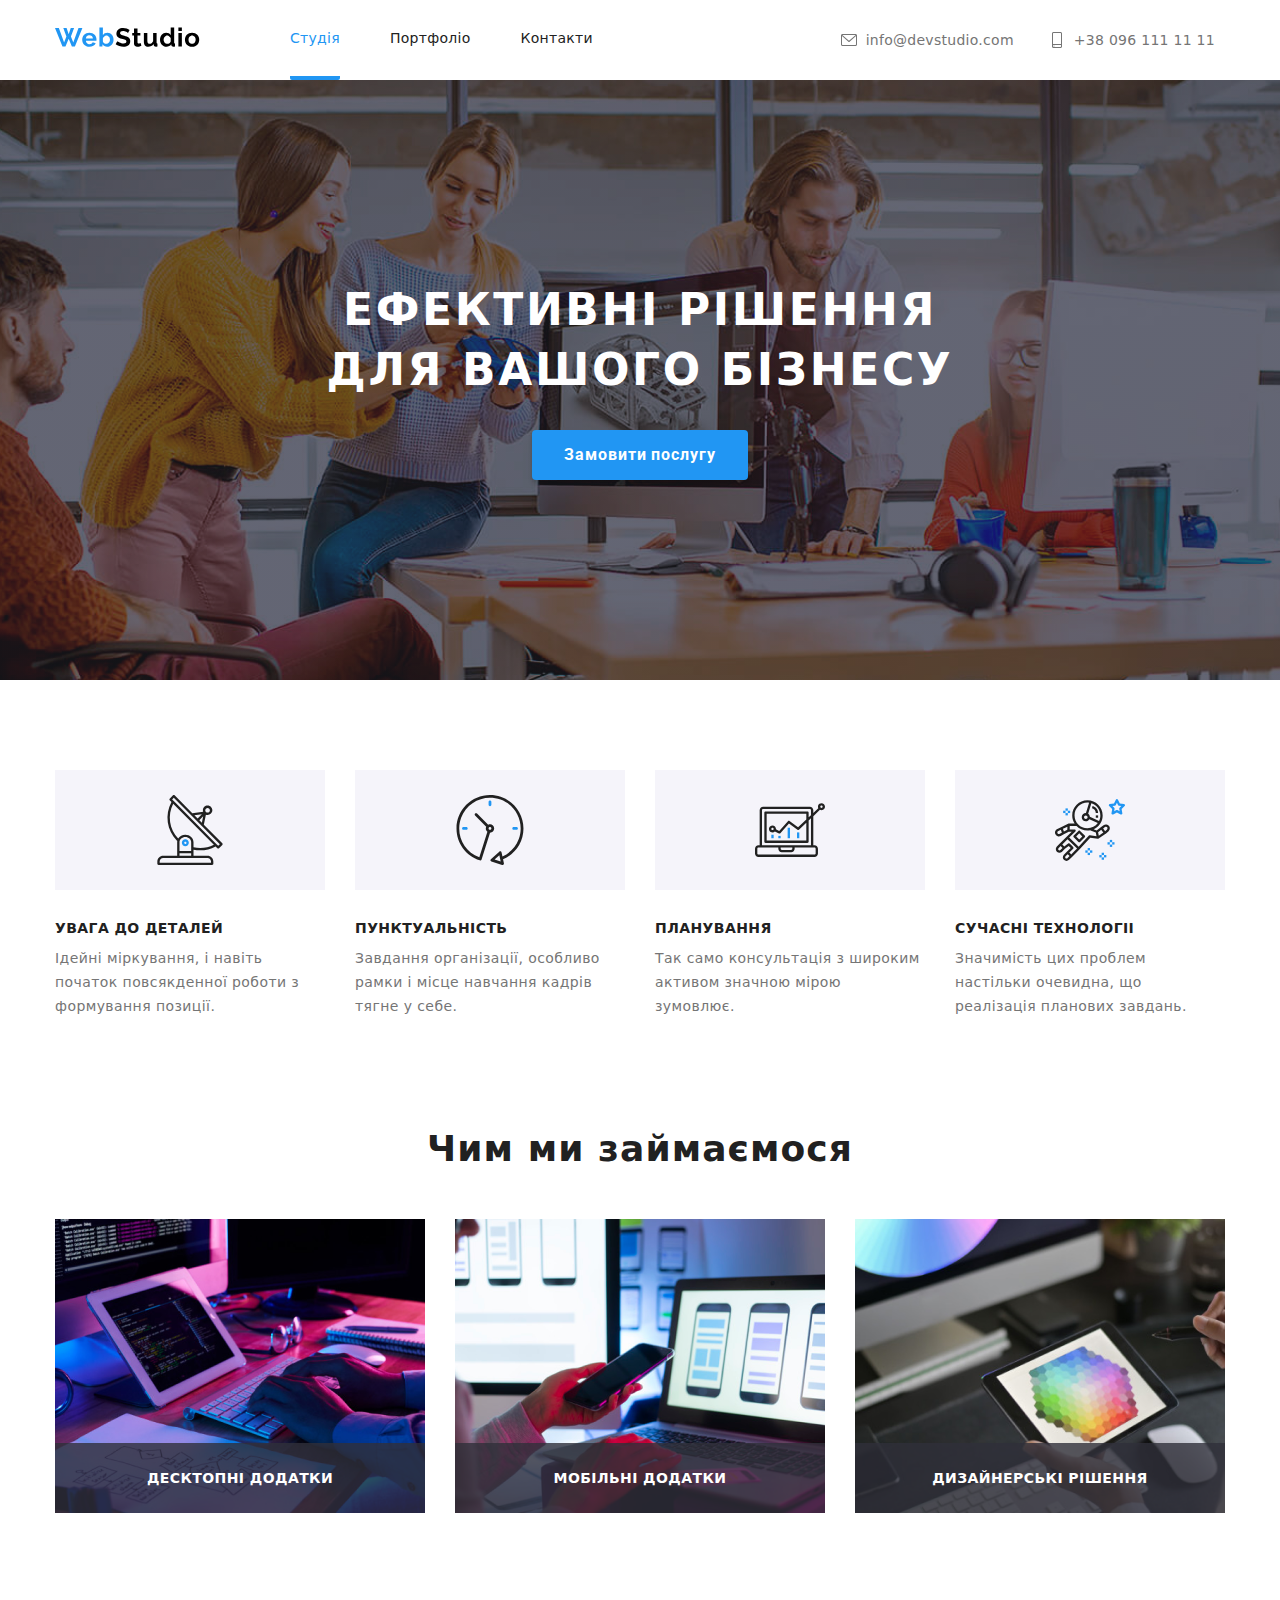
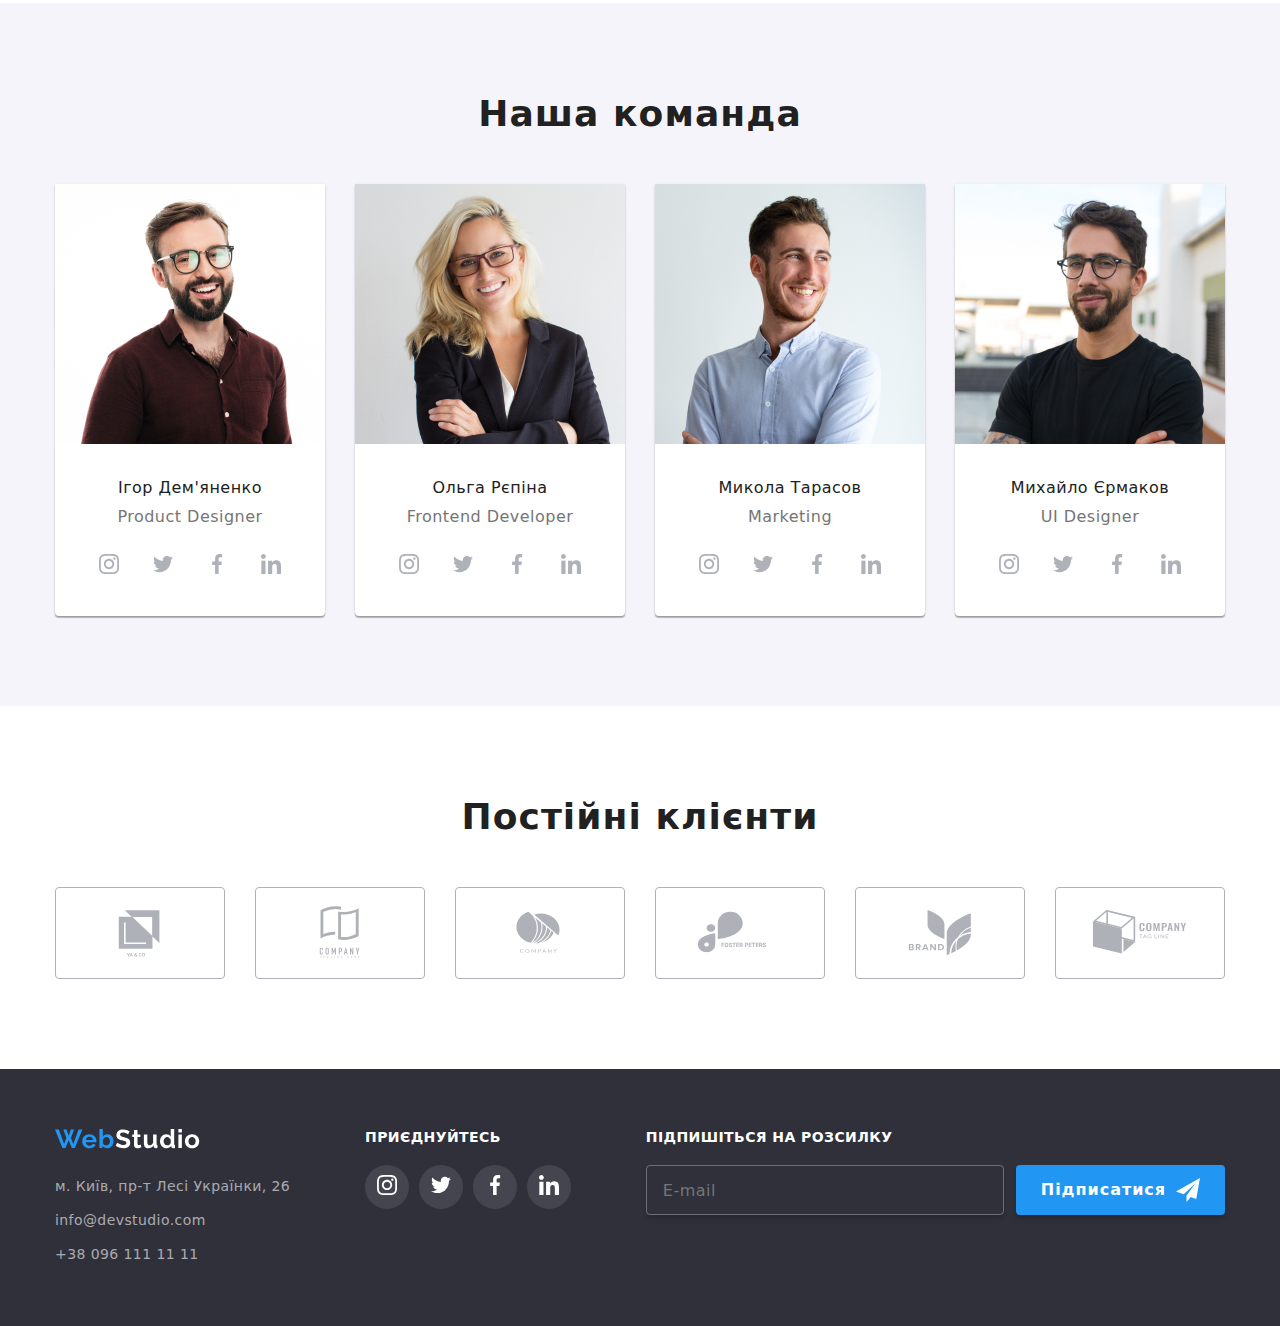
==== commit dd0e08ff: "update 20.05 adptive" ====
--- a/index.html
+++ b/index.html
@@ -38,10 +38,10 @@
                 <a href="./">Студія</a>
               </li>
               <li class="header-item">
-                <a href="./portfolio">Портфоліо</a>
-              </li>
-              <li class="header-item">
-                <a href="#footer">Контакти</a>
+                <a href="./portfolio.html">Портфоліо</a>
+              </li>
+              <li class="header-item" >
+                <a href="#footer" >Контакти</a>
               </li>
             </ul>
           </nav>
@@ -53,6 +53,11 @@
               >+38 096 111 11 11</a
             >
           </address>
+          <div class="mobile-menu_btn">
+            <svg width="20" height="20">
+              <use href="./images/icons/sprite.svg#icon-mobile-btn"></use>
+            </svg>
+          </div>
         </div>
       </div>
     </header>
@@ -756,5 +761,7 @@
         </div>
       </div>
     </footer>
+    <script src="./js/mobile-menu.js"></script>
+    <script src="./js/modal.js"></script>
   </body>
 </html>
--- a/style.css
+++ b/style.css
@@ -50,16 +50,16 @@
 .container {
   padding: 0 15px;
   margin: 0 auto;
-  width: 1200px;
-  /* @media screen and (min-width: 480px ){
+  width: 100%;
+  @media screen and (min-width: 480px ){
         width: 480px;
     }
     @media screen and (min-width: 768px ){
         width: 768px;
     }
     @media screen and (min-width: 1200px ){
-        width: 1200px;
-    } */
+      width: 1200px;
+    }
 }
 
 /* style header */
@@ -71,8 +71,12 @@
 }
 
 .nav-wraper {
-  margin-left: 90px;
-  height: 100%;
+  display: none;
+  @media screen and (min-width: 768px ){
+    display: block;
+    margin-left: 90px;
+    height: 100%;
+}
 }
 
 .header-list {
@@ -111,7 +115,15 @@
 }
 
 .address-wraper {
-  margin-left: auto;
+  display: none;
+  @media screen and (min-width: 768px) {
+    display: flex;
+    flex-direction: column;
+    margin-left: auto;
+  }
+  @media screen and (min-width: 1200px) {
+    flex-direction: row;
+  }
 }
 .header-link {
   padding: 5px 10px 5px 25px;
@@ -121,13 +133,13 @@
   font-weight: 500;
   line-height: normal;
   letter-spacing: 0.28px;
+  display: inline-block;
 }
 /* .header-link:hover{
     color: #2196F3;
 } */
 
 .email {
-  display: inline-block;
   background-image: url(./images/icons/envelope.svg);
   background-repeat: no-repeat;
   background-size: 16px 16px;
@@ -138,17 +150,26 @@
     brightness(99%) contrast(93%);
 }
 .phone {
-  display: inline-block;
   background-image: url(./images/icons/smartphone.svg);
   background-repeat: no-repeat;
   background-size: 16px 16px;
   background-position: left;
-  margin-left: 25px;
+  @media screen and (min-width: 1200px) {
+    margin-left: 25px;
+  }
 }
 .header-link.phone:hover {
   filter: invert(46%) sepia(39%) saturate(2694%) hue-rotate(185deg)
     brightness(99%) contrast(93%);
 }
+
+.mobile-menu_btn{
+  margin-left: auto;
+  @media screen and (min-width: 768px) {
+    display: none;
+  }
+}
+
 
 /* section hero */
 
@@ -170,17 +191,38 @@
   max-width: 1600px;
   margin: 0 auto;
 }
+
+
+
+
+
+
+
+
+
 .hero-title {
   color: #fff;
   text-align: center;
-  font-size: 44px;
+  font-size: 26px;
   font-weight: 900;
-  line-height: 60px; /* 136.364% */
-  letter-spacing: 2.64px;
+  line-height: 42px; /* 136.364% */
+  letter-spacing: 1.56px;
   text-transform: uppercase;
-  width: 690px;
+  width: 100%;
   margin-top: 0;
   margin-bottom: 30px;
+  @media screen and (min-width: 480px) {
+    max-width: 390px;
+  }
+  @media screen and (min-width: 768px) {
+    
+  }
+  @media screen and (min-width: 1200px) {
+    font-size: 44px;
+    max-width: 690px;
+    letter-spacing: 2.64px;
+    line-height: 60px;
+  }
 }
 .hero-btn {
   display: flex;
@@ -210,10 +252,18 @@
 }
 .benefit-list {
   display: flex;
-  justify-content: space-between;
+  flex-wrap: wrap;
+  gap: 30px;
+  /* justify-content: space-between; */
 }
 .benefit-item {
-  width: 270px;
+  width: 100%;
+  @media screen and (min-width: 768px) {
+  width: 354px;
+  }
+  @media screen and (min-width: 1200px) {
+    width: 270px;
+  }
 }
 .benefit-item_image {
   width: 100%;
@@ -241,6 +291,10 @@
   letter-spacing: 0.42px;
   text-transform: uppercase;
   margin-top: 30px;
+  text-align: center;
+  @media screen and (min-width: 768px) {
+    text-align: start;
+  }
 }
 .benefit-item_text {
   color: #757575;
@@ -263,6 +317,7 @@
 
 .about-list {
   display: flex;
+  flex-wrap: wrap;
   justify-content: space-between;
   margin-top: 50px;
 }
@@ -305,6 +360,7 @@
 }
 .team-list {
   display: flex;
+  flex-wrap: wrap;
   justify-content: space-between;
   margin-top: 50px;
 }
@@ -377,6 +433,7 @@
 
 .clients-list {
   display: flex;
+  flex-wrap: wrap;
   justify-content: space-between;
   align-items: center;
   margin-top: 50px;
@@ -387,6 +444,7 @@
   height: 92px;
   border-radius: 4px;
   border: 1px solid #afb1b8;
+  
 }
 .clients-item a {
   width: 100%;
@@ -398,9 +456,18 @@
 
 .clients-item:hover {
   border-color: #2196f3;
+  animation: rotateY 5000ms infinite    500ms;
+  
+}
+.clients-item svg {
+  transition: fill 500ms linear, transform 500ms ease-in-out;
+
+  
 }
 .clients-item:hover svg {
   fill: #2196f3;
+  transform: scale(1.5);
+  
 }
 /* footer-section */
 
@@ -410,6 +477,7 @@
 }
 .footer-wraper {
   display: flex;
+  flex-wrap: wrap;
   justify-content: space-between;
   align-items: flex-start;
 }
@@ -479,11 +547,12 @@
 
 .footer-form {
   display: flex;
+  flex-wrap: wrap;
   margin-top: 20px;
 }
 
 .form-input {
-  width: 358px;
+  width: 100%;
   height: 50px;
   border-radius: 4px;
   border: 1px solid rgba(255, 255, 255, 0.3);
@@ -495,6 +564,9 @@
   line-height: 20px; /* 125% */
   letter-spacing: 0.48px;
   padding: 15px 16px;
+  @media screen and (min-width: 480px) {
+    width: 358px;
+  }
 }
 
 .form-btn {
@@ -555,6 +627,13 @@
   cursor: pointer;
 }
 
+.filter-item.active{
+  color: #fff;
+    border-radius: 4px;
+    background-color: #2196F3;
+    box-shadow: 0px 3px 1px 0px rgba(0, 0, 0, 0.10), 0px 1px 2px 0px rgba(0, 0, 0, 0.08), 0px 2px 2px 0px rgba(0, 0, 0, 0.12);
+}
+
 .filter-item:hover{
     color: #fff;
     border-radius: 4px;
@@ -564,7 +643,7 @@
 
 .portfolio-list{
     display: flex;
-    justify-content: space-between;
+    /* justify-content: space-between; */
     flex-wrap: wrap;
     gap: 32px 30px;
     margin-top: 50px;
@@ -572,8 +651,13 @@
 .portfolio-item{
     width: 370px;
     border: 1px solid #EEE;
-
-}
+    display: none;
+
+}
+.portfolio-item.filtred{
+  display: block;
+}
+
 .portfolio-item:hover .thumb-overlay{
     transform: translateY(0);
 }
@@ -627,4 +711,26 @@
     line-height: 30px; 
     letter-spacing: 0.48px;
     margin-top: auto;
-}+}
+
+
+
+
+@keyframes rotateY {
+  0% {
+    transform: perspective(400px) rotateY(0deg);
+  }
+  25% {
+    transform: perspective(400px) rotateY(60deg);
+  }
+
+  50% {
+    transform: perspective(400px) rotateY(-60deg);
+  }
+  75% {
+    transform: perspective(400px) rotateY(600deg);
+  }
+  100% {
+    transform: perspective(400px) rotateY(0deg);
+  }
+}
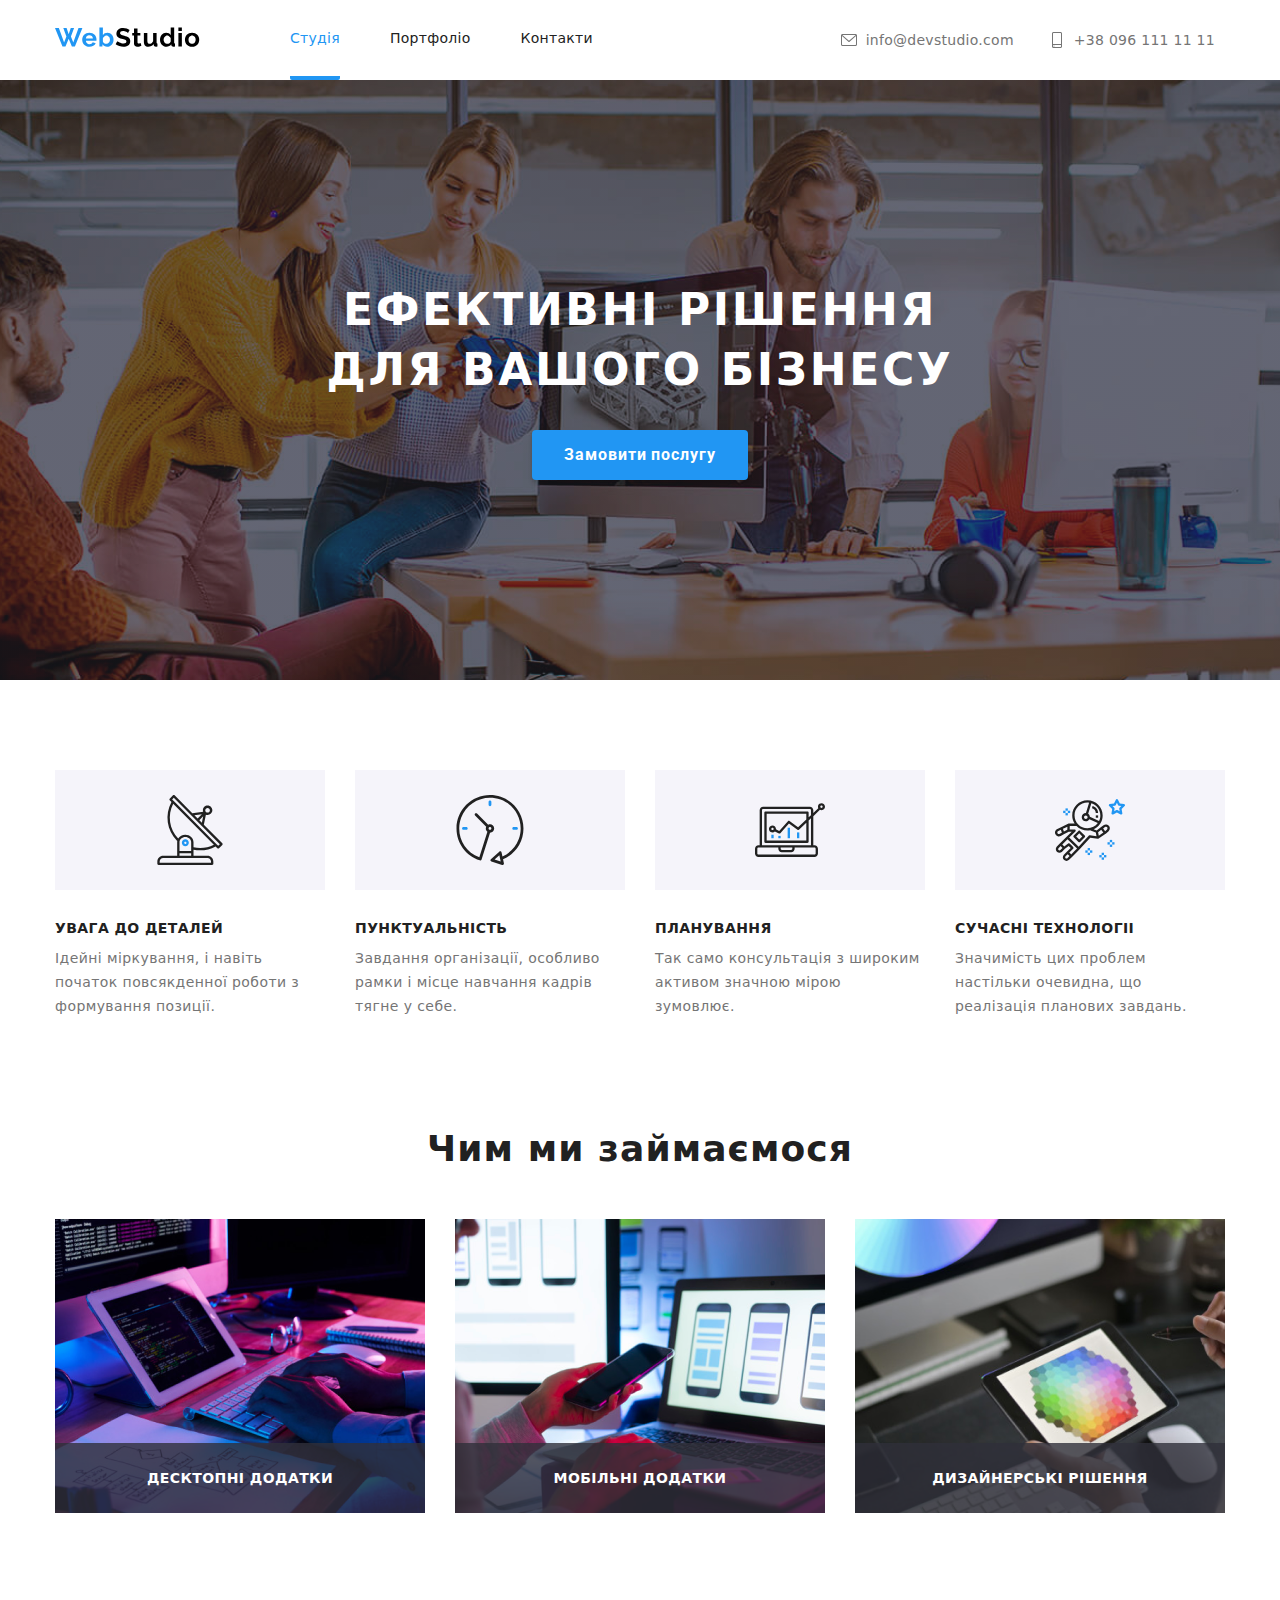
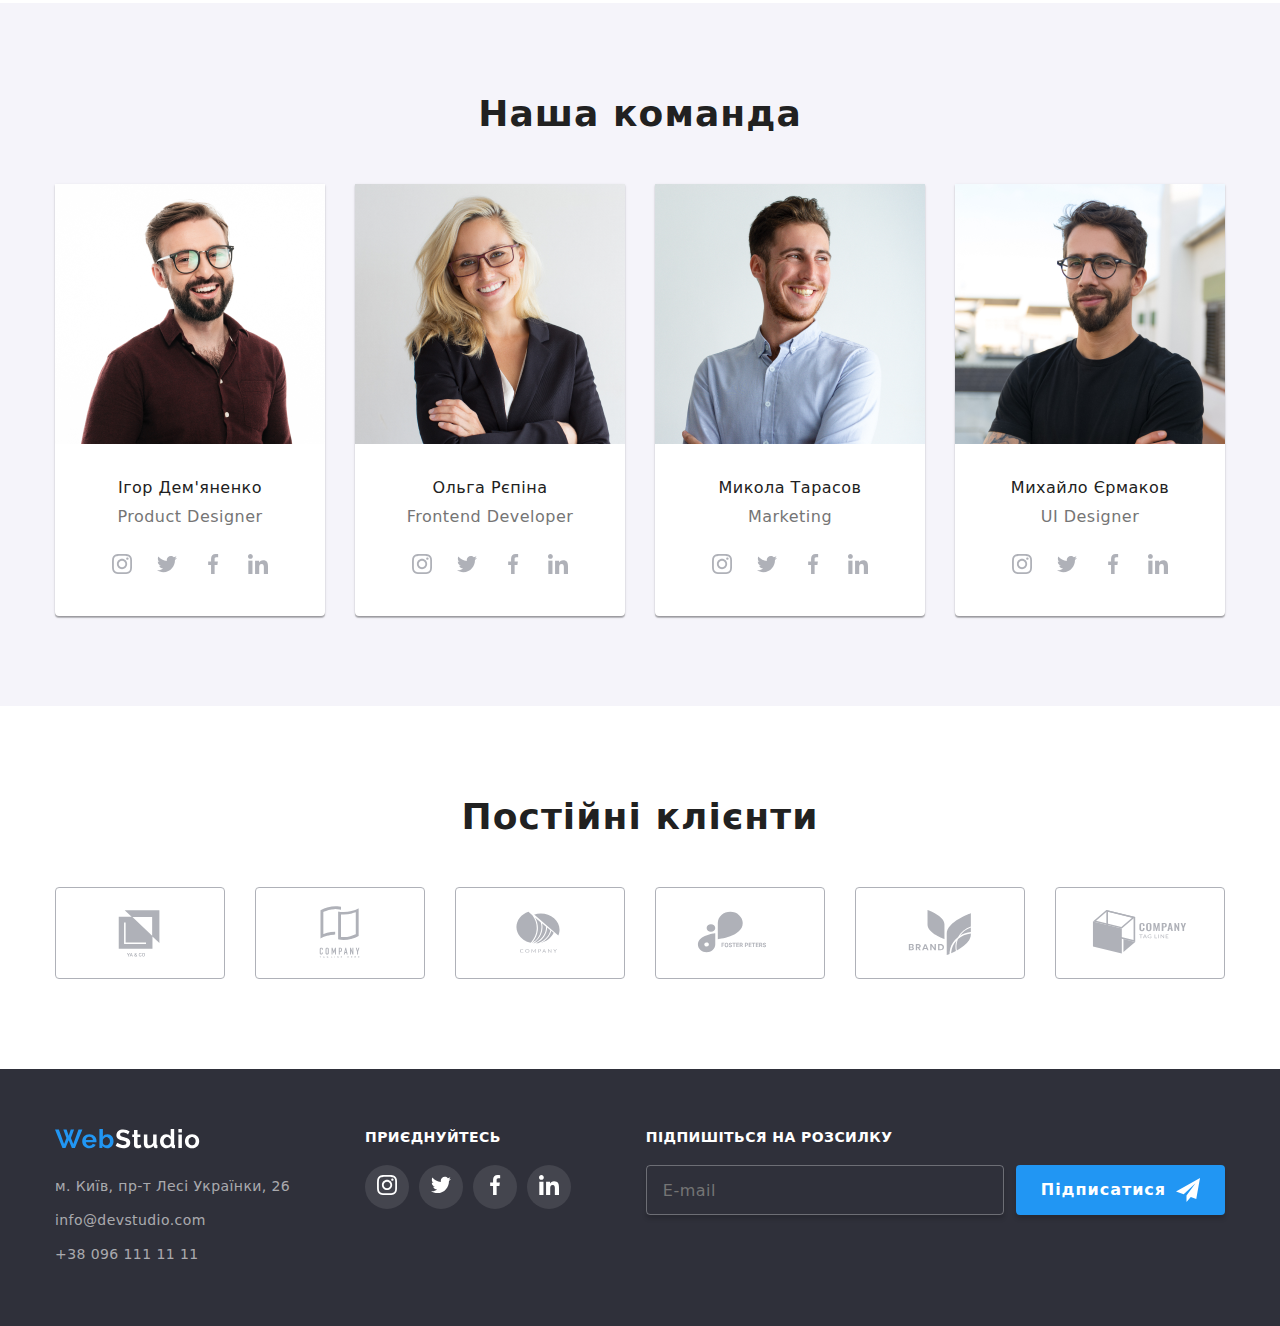
==== commit fb42b806: "lesson 27/05" ====
--- a/index.html
+++ b/index.html
@@ -147,12 +147,15 @@
           <h2 class="team-title">Наша команда</h2>
           <ul class="team-list">
             <li class="team-item">
-              <img
-                src="./images/team.png"
-                alt="image"
-                width="270"
-                height="260"
-              />
+            
+              <picture>
+                <source srcset="./images/team.png" media="(min-width: 1200px)" />
+                <source srcset="./images/img_lap.png" media="(min-width: 768px)" />
+                <source srcset="images/img_mob.png, images/imgX2.png 2x, images/imgX3.png 3x" media="(min-width: 480px)" />
+                
+                <img src="./images/img_mob.png" alt="Фотография" />
+              </picture>
+              
               <h3 class="team-item_title">Ігор Дем'яненко</h3>
               <p class="team-item_text">Product Designer</p>
               <ul class="team-item_list">
@@ -267,12 +270,13 @@
               </ul>
             </li>
             <li class="team-item">
-              <img
-                src="./images/team2.png"
-                alt="image"
-                width="270"
-                height="260"
-              />
+              <picture>
+                <source srcset="./images/team2.png" media="(min-width: 1200px)" />
+                <source srcset="./images/img-1_lap.png" media="(min-width: 768px)" />
+                <source srcset="./images/img-1_mob.png" media="(min-width: 480px)" />
+                
+                <img src="./images/img-1_mob.png" alt="Фотография" />
+              </picture>
               <h3 class="team-item_title">Ольга Рєпіна</h3>
               <p class="team-item_text">Frontend Developer</p>
               <ul class="team-item_list">
@@ -387,12 +391,13 @@
               </ul>
             </li>
             <li class="team-item">
-              <img
-                src="./images/team3.png"
-                alt="image"
-                width="270"
-                height="260"
-              />
+              <picture>
+                <source srcset="./images/team3.png" media="(min-width: 1200px)" />
+                <source srcset="./images/img-2_lap.png" media="(min-width: 768px)" />
+                <source srcset="./images/img-2_mob.png" media="(min-width: 480px)" />
+                
+                <img src="./images/img-2_mob.png" alt="Фотография" />
+              </picture>
               <h3 class="team-item_title">Микола Тарасов</h3>
               <p class="team-item_text">Marketing</p>
               <ul class="team-item_list">
@@ -507,12 +512,14 @@
               </ul>
             </li>
             <li class="team-item">
-              <img
-                src="./images/team4.png"
-                alt="image"
-                width="270"
-                height="260"
-              />
+             
+              <picture>
+                <source srcset="./images/team4.png" media="(min-width: 1200px)" />
+                <source srcset="./images/img-3_lap.png" media="(min-width: 768px)" />
+                <source srcset="./images/img-3_mob.png" media="(min-width: 480px)" />
+                
+                <img src="./images/img-3_mob.png" alt="Фотография" />
+              </picture>
               <h3 class="team-item_title">Михайло Єрмаков</h3>
               <p class="team-item_text">UI Designer</p>
               <ul class="team-item_list">
--- a/style.css
+++ b/style.css
@@ -178,10 +178,10 @@
       rgba(47, 48, 58, 0.4),
       rgba(47, 48, 58, 0.4)
     ),
-    url(./images/Img.png);
+    url(./images/Header_img_mob.png);
   background-repeat: no-repeat;
   background-position: center;
-  height: 600px;
+  height: 400px;
   /* text-align: center;
     align-content: center; */
   display: flex;
@@ -190,6 +190,24 @@
   align-items: center;
   max-width: 1600px;
   margin: 0 auto;
+  background-size: cover;
+  @media screen and (min-width: 768px) {
+    background-image: linear-gradient(
+      rgba(47, 48, 58, 0.4),
+      rgba(47, 48, 58, 0.4)
+    ),
+    url(./images/Header_img_tab.png);
+    
+  }
+  @media screen and (min-width: 1200px) {
+    background-image: linear-gradient(
+      rgba(47, 48, 58, 0.4),
+      rgba(47, 48, 58, 0.4)
+    ),
+    url(./images/Img.png);
+    height: 600px;
+    
+  }
 }
 
 
@@ -310,24 +328,50 @@
 }
 .about-title {
   text-align: center;
-  font-size: 36px;
-  line-height: normal;
-  letter-spacing: 1.08px;
+  font-size: 28px;
+  line-height: normal;
+  letter-spacing: 0.84px;
+  @media screen and (min-width: 1200px) {
+    font-size: 36px;
+    letter-spacing: 1.08px;
+  }
 }
 
 .about-list {
   display: flex;
   flex-wrap: wrap;
   justify-content: space-between;
-  margin-top: 50px;
+  margin-top: 30px;
+  gap: 30px;
+  @media screen and (min-width: 768px) {
+    gap: unset;
+  }
+  @media screen and (min-width: 1200px) {
+    margin-top: 50px;
+  }
 }
 
 .about-item {
   position: relative;
+  width: 100%;
+  height: 240px;
+  @media screen and (min-width: 768px) {
+    width: 240px;
+  }
+  @media screen and (min-width: 1200px) {
+    width: auto;
+    height: auto;
+  }
 }
 
 .about-item img {
   display: block;
+  width: 100%;
+  height: 100%;
+  object-fit: cover;
+  @media screen and (min-width: 1200px) {
+    width: auto;
+  }
 }
 .about-item_overlay {
   position: absolute;
@@ -345,6 +389,7 @@
   line-height: normal;
   letter-spacing: 0.42px;
   text-transform: uppercase;
+
 }
 
 /* section team */
@@ -354,22 +399,42 @@
 }
 .team-title {
   text-align: center;
-  font-size: 36px;
-  line-height: normal;
-  letter-spacing: 1.08px;
+  font-size: 28px;
+  line-height: normal;
+  letter-spacing: 0.84px;
+  @media screen and (min-width: 1200px) {
+    font-size: 36px;
+    letter-spacing: 1.08px;
+  }
 }
 .team-list {
   display: flex;
   flex-wrap: wrap;
-  justify-content: space-between;
-  margin-top: 50px;
+  justify-content: center;
+  margin-top: 30px;
+  gap: 30px;
+  @media screen and (min-width: 1200px) {
+    margin-top: 50px;
+  }
 }
 .team-item {
-  width: 270px;
+  width: 100%;
   border-radius: 0px 0px 4px 4px;
   background: #fff;
   box-shadow: 0px 1px 3px 0px rgba(0, 0, 0, 0.12),
     0px 1px 1px 0px rgba(0, 0, 0, 0.14), 0px 2px 1px 0px rgba(0, 0, 0, 0.2);
+    @media screen  and (min-width: 768px){
+      width:354px;
+      
+    }
+    @media screen  and (min-width: 1200px){
+      width: 270px;
+      
+    }
+}
+
+.team-item img{
+  width: 100%;
 }
 
 .team-item_title {
@@ -390,9 +455,12 @@
   margin-top: 10px;
 }
 .team-item_list {
-  padding: 16px 32px 30px 32px;
+  padding: 16px 0 30px 0;
+  width: 180px;
   display: flex;
   justify-content: space-between;
+  margin-left: auto;
+  margin-right: auto;
 }
 
 .team-item_item {
@@ -426,9 +494,13 @@
 
 .clients-title {
   text-align: center;
-  font-size: 36px;
-  line-height: normal;
-  letter-spacing: 1.08px;
+  font-size: 28px;
+  line-height: normal;
+  letter-spacing: 0.84px;
+  @media screen and (min-width: 1200px) {
+    font-size: 36px;
+    letter-spacing: 1.08px;
+  }
 }
 
 .clients-list {
@@ -436,14 +508,31 @@
   flex-wrap: wrap;
   justify-content: space-between;
   align-items: center;
-  margin-top: 50px;
+  margin-top: 30px;
+  gap: 30px;
+  @media screen and (min-width: 1200px) {
+    margin-top: 50px;
+  }
 }
 
 .clients-item {
-  width: 170px;
+  width: 100%;
   height: 92px;
   border-radius: 4px;
   border: 1px solid #afb1b8;
+
+  @media screen and (min-width: 400px) {
+    width: 170px;
+  }
+  @media screen and (min-width: 480px) {
+    width: 210px;
+  }
+  @media screen and (min-width: 768px) {
+    width: 226px;
+  }
+  @media screen and (min-width: 1200px) {
+    width: 170px;
+  }
   
 }
 .clients-item a {
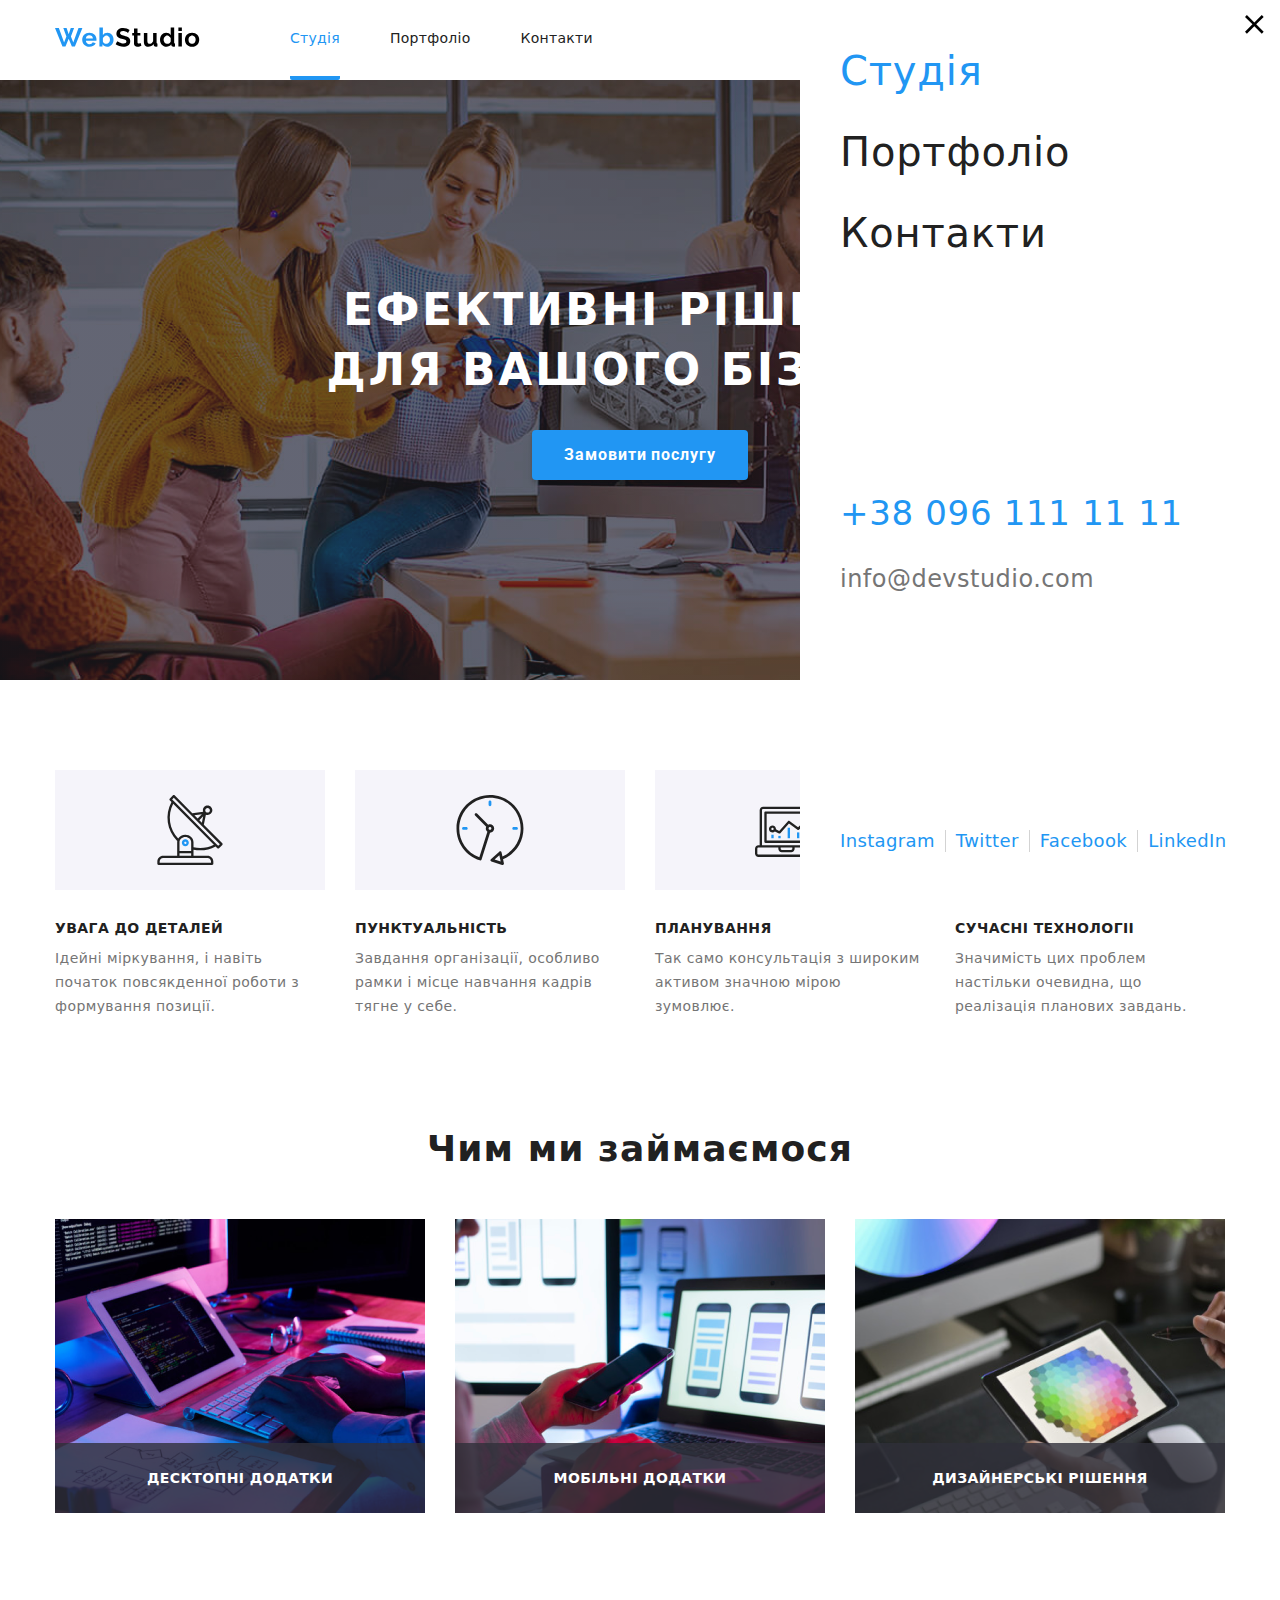
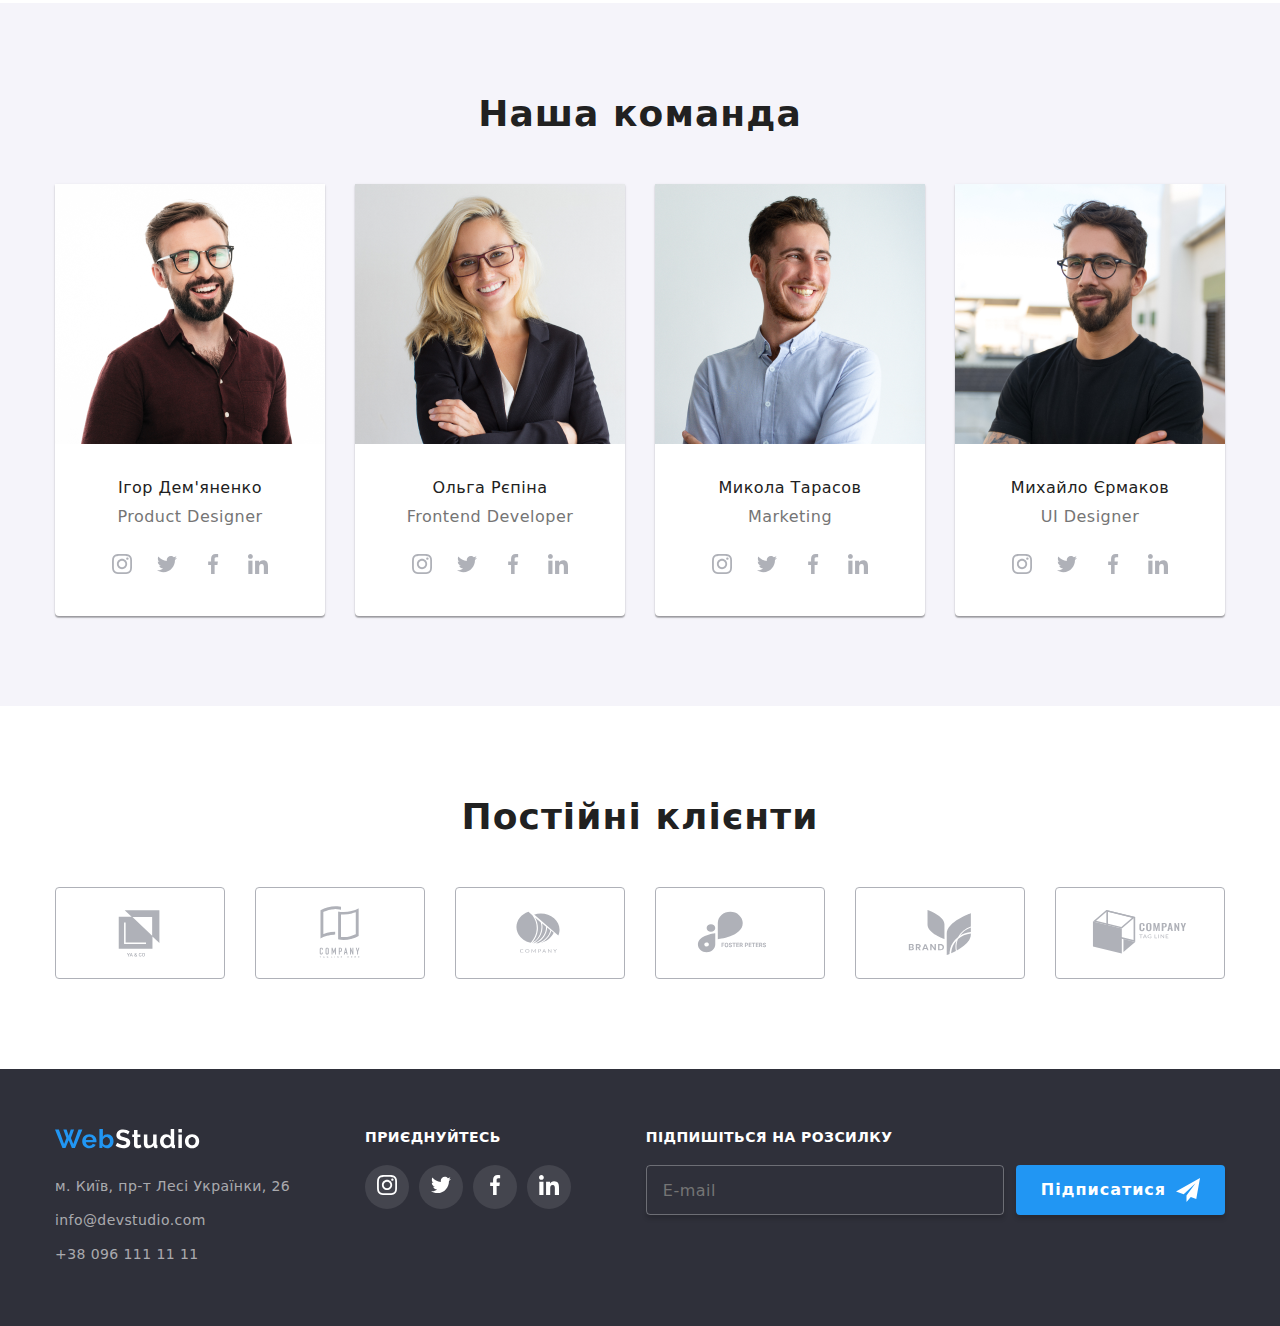
==== commit 6815eee2: "Lesson 10/06" ====
--- a/index.html
+++ b/index.html
@@ -40,8 +40,8 @@
               <li class="header-item">
                 <a href="./portfolio.html">Портфоліо</a>
               </li>
-              <li class="header-item" >
-                <a href="#footer" >Контакти</a>
+              <li class="header-item">
+                <a href="#footer">Контакти</a>
               </li>
             </ul>
           </nav>
@@ -57,6 +57,42 @@
             <svg width="20" height="20">
               <use href="./images/icons/sprite.svg#icon-mobile-btn"></use>
             </svg>
+          </div>
+          <div class="mobile-menu ">
+            <svg width="20" height="20" class="close-menu_btn">
+              <use href="./images/icons/sprite.svg#close-mobile-btn"></use>
+            </svg>
+            <nav class="mobile-nav_wraper">
+              <ul class="mobile-menu_list">
+                <li class="mobile-item active">
+                  <a href="./">Студія</a>
+                </li>
+                <li class="mobile-item">
+                  <a href="./portfolio.html">Портфоліо</a>
+                </li>
+                <li class="mobile-item">
+                  <a href="#footer">Контакти</a>
+                </li>
+              </ul>
+            </nav>
+            <address class="mobile-address_wraper">
+              <a class="mobile-link_phone" href="tel:+380961111111"
+                >+38 096 111 11 11</a
+              >
+              <a class="mobile-link_email" href="mailto:info@devstudio.com"
+                >info@devstudio.com</a
+              >
+            </address>
+            <ul class="mobile-social_list">
+              <li class="mobile-social_item">
+                <a href="#">Instagram</a>
+              </li>
+              <li class="mobile-social_item">
+                <a href="#">Twitter</a>
+              </li>
+              <li class="mobile-social_item"><a href="#">Facebook</a></li>
+              <li class="mobile-social_item"><a href="#">LinkedIn</a></li>
+            </ul>
           </div>
         </div>
       </div>
@@ -147,15 +183,27 @@
           <h2 class="team-title">Наша команда</h2>
           <ul class="team-list">
             <li class="team-item">
-            
               <picture>
-                <source srcset="./images/team.png" media="(min-width: 1200px)" />
-                <source srcset="./images/img_lap.png" media="(min-width: 768px)" />
-                <source srcset="images/img_mob.png, images/imgX2.png 2x, images/imgX3.png 3x" media="(min-width: 480px)" />
-                
+                <source
+                  srcset="./images/team.png"
+                  media="(min-width: 1200px)"
+                />
+                <source
+                  srcset="./images/img_lap.png"
+                  media="(min-width: 768px)"
+                />
+                <source
+                  srcset="
+                    images/img_mob.png,
+                    images/imgX2.png   2x,
+                    images/imgX3.png   3x
+                  "
+                  media="(min-width: 480px)"
+                />
+
                 <img src="./images/img_mob.png" alt="Фотография" />
               </picture>
-              
+
               <h3 class="team-item_title">Ігор Дем'яненко</h3>
               <p class="team-item_text">Product Designer</p>
               <ul class="team-item_list">
@@ -271,10 +319,19 @@
             </li>
             <li class="team-item">
               <picture>
-                <source srcset="./images/team2.png" media="(min-width: 1200px)" />
-                <source srcset="./images/img-1_lap.png" media="(min-width: 768px)" />
-                <source srcset="./images/img-1_mob.png" media="(min-width: 480px)" />
-                
+                <source
+                  srcset="./images/team2.png"
+                  media="(min-width: 1200px)"
+                />
+                <source
+                  srcset="./images/img-1_lap.png"
+                  media="(min-width: 768px)"
+                />
+                <source
+                  srcset="./images/img-1_mob.png"
+                  media="(min-width: 480px)"
+                />
+
                 <img src="./images/img-1_mob.png" alt="Фотография" />
               </picture>
               <h3 class="team-item_title">Ольга Рєпіна</h3>
@@ -392,10 +449,19 @@
             </li>
             <li class="team-item">
               <picture>
-                <source srcset="./images/team3.png" media="(min-width: 1200px)" />
-                <source srcset="./images/img-2_lap.png" media="(min-width: 768px)" />
-                <source srcset="./images/img-2_mob.png" media="(min-width: 480px)" />
-                
+                <source
+                  srcset="./images/team3.png"
+                  media="(min-width: 1200px)"
+                />
+                <source
+                  srcset="./images/img-2_lap.png"
+                  media="(min-width: 768px)"
+                />
+                <source
+                  srcset="./images/img-2_mob.png"
+                  media="(min-width: 480px)"
+                />
+
                 <img src="./images/img-2_mob.png" alt="Фотография" />
               </picture>
               <h3 class="team-item_title">Микола Тарасов</h3>
@@ -512,12 +578,20 @@
               </ul>
             </li>
             <li class="team-item">
-             
               <picture>
-                <source srcset="./images/team4.png" media="(min-width: 1200px)" />
-                <source srcset="./images/img-3_lap.png" media="(min-width: 768px)" />
-                <source srcset="./images/img-3_mob.png" media="(min-width: 480px)" />
-                
+                <source
+                  srcset="./images/team4.png"
+                  media="(min-width: 1200px)"
+                />
+                <source
+                  srcset="./images/img-3_lap.png"
+                  media="(min-width: 768px)"
+                />
+                <source
+                  srcset="./images/img-3_mob.png"
+                  media="(min-width: 480px)"
+                />
+
                 <img src="./images/img-3_mob.png" alt="Фотография" />
               </picture>
               <h3 class="team-item_title">Михайло Єрмаков</h3>
@@ -755,12 +829,11 @@
           <div class="form-wraper">
             <h2>Підпишіться на розсилку</h2>
             <form class="footer-form">
-              <input class="form-input" type="email" placeholder="E-mail"/>
-              <button type="button" class="form-btn">Підписатися
+              <input class="form-input" type="email" placeholder="E-mail" />
+              <button type="button" class="form-btn">
+                Підписатися
                 <svg width="24" height="24" fill="#fff">
-                  <use
-                    href="./images/icons/sprite.svg#icon-send"
-                  ></use>
+                  <use href="./images/icons/sprite.svg#icon-send"></use>
                 </svg>
               </button>
             </form>
@@ -768,7 +841,7 @@
         </div>
       </div>
     </footer>
-    <script src="./js/mobile-menu.js"></script>
-    <script src="./js/modal.js"></script>
+    <!-- <script src="./js/mobile-menu.js"></script> -->
+    <!-- <script src="./js/modal.js"></script> -->
   </body>
 </html>
--- a/style.css
+++ b/style.css
@@ -105,7 +105,7 @@
   border-bottom: solid 4px #2196f3;
   border-radius: 2px;
 }
-.active {
+.header-item.active {
   color: #2196f3;
   border-bottom: solid 4px #2196f3;
   border-radius: 2px;
@@ -113,6 +113,7 @@
 .header-item:active {
   color: #2196f3;
 }
+
 
 .address-wraper {
   display: none;
@@ -567,8 +568,24 @@
 .footer-wraper {
   display: flex;
   flex-wrap: wrap;
-  justify-content: space-between;
-  align-items: flex-start;
+  justify-content: flex-start;
+  align-items: center;
+  flex-direction: column;
+  @media screen and (min-width: 768px) {
+    justify-content: space-around;
+    flex-direction: row;
+    align-items: flex-start;
+  }
+  @media screen and (min-width: 1200px) {
+    justify-content:space-between;
+    align-items: flex-start;
+  }
+}
+.footer-wraper address{
+  text-align: center;
+  @media screen and (min-width: 1200px) {
+    text-align: initial;
+  }
 }
 .adress-list {
   margin-top: 20px;
@@ -589,6 +606,16 @@
 .adress-item:hover {
   color: #fff;
 }
+.social-wraper {
+  text-align: center;
+  margin-top: 60px;
+  @media screen and (min-width: 768px) {
+    margin-top: 0;
+  }
+  @media screen and (min-width: 1200px) {
+    text-align: initial;
+  }
+}
 .social-wraper h2 {
   color: #fff;
   font-size: 14px;
@@ -626,6 +653,21 @@
   background-color: #2196f3;
 }
 
+.form-wraper{
+  width: 100%;
+  margin-top: 60px;
+  text-align: center;
+  @media screen and (min-width: 768px) {
+    
+    margin-left: auto;
+    margin-right: auto;
+  }
+  @media screen and (min-width: 1200px) {
+    margin: 0;
+    text-align: initial;
+    width: auto;
+  }
+}
 .form-wraper h2 {
   color: #fff;
   font-size: 14px;
@@ -635,9 +677,15 @@
 }
 
 .footer-form {
+  
   display: flex;
   flex-wrap: wrap;
   margin-top: 20px;
+  flex-direction: column;
+  align-items: center;
+@media screen and (min-width: 1200px) {
+  flex-direction: row;
+}
 }
 
 .form-input {
@@ -654,11 +702,15 @@
   letter-spacing: 0.48px;
   padding: 15px 16px;
   @media screen and (min-width: 480px) {
+    width: 450px;
+  }
+  @media screen and (min-width: 1200px) {
     width: 358px;
   }
 }
 
 .form-btn {
+  width: fit-content;
   padding: 0 25px;
   height: 50px;
   border-radius: 4px;
@@ -671,11 +723,15 @@
   line-height: 30px;
   letter-spacing: 0.96px;
   border: none;
-  margin-left: 12px;
+  margin-top: 20px;
   cursor: pointer;
   display: flex;
   justify-content: center;
   align-items: center;
+  @media screen and (min-width: 1200px) {
+    margin-top: 0;
+    margin-left: 12px;
+  }
 }
 
 .form-btn:hover {
@@ -697,9 +753,13 @@
 }
 .filter-list {
   display: flex;
+  flex-wrap: wrap;
+  justify-content: flex-start;
+  align-items: center;
+  gap: 15px 10px;
+@media screen and (min-width: 768px) {
   justify-content: center;
-  align-items: center;
-  gap: 15px 10px;
+}
 }
 
 .filter-item {
@@ -732,15 +792,23 @@
 
 .portfolio-list{
     display: flex;
-    /* justify-content: space-between; */
     flex-wrap: wrap;
     gap: 32px 30px;
     margin-top: 50px;
 }
 .portfolio-item{
-    width: 370px;
+    width: 100%;
     border: 1px solid #EEE;
     display: none;
+    @media screen and (min-width: 480px) {
+      width: 450px;
+    }
+    @media screen and (min-width: 768px) {
+      width: 354px;
+    }
+    @media screen and (min-width: 1200px) {
+      width: 370px;
+    }
 
 }
 .portfolio-item.filtred{
@@ -756,9 +824,13 @@
     height: 294px;
     position: relative;
     overflow: hidden;
+    
 }
 .thumb img{
     display: block;
+    width: 100%;
+    height: 100%;
+    object-fit: cover;
 }
  
 
@@ -802,8 +874,95 @@
     margin-top: auto;
 }
 
-
-
+/* mobile-menu */
+.mobile-menu{
+  position: absolute;
+  top: 0;
+  right: 0;
+  width: 100%;
+  height: 100vh;
+  background-color: #FFF;
+  padding: 48px 40px;
+  flex-direction: column;
+  display: flex;
+  @media screen and (min-width: 480px) {
+    width: 480px;
+  }
+  
+}
+.mobile-menu.is-active{
+
+}
+
+.close-menu_btn{
+  position: absolute;
+  top: 15px;
+  right: 15px;
+}
+
+.mobile-item{
+font-size: 40px;
+font-weight: 500;
+line-height: normal;
+letter-spacing: 0.8px;
+margin-top: 35px;
+}
+.mobile-item:first-child{
+  margin-top: 0;
+}
+
+.mobile-item.active{
+  color: #2196F3;
+}
+.mobile-item:hover{
+  color: #2196F3;
+}
+
+.mobile-address_wraper{
+  display: flex;
+  flex-direction: column;
+  margin-top: auto;
+}
+.mobile-link_phone{
+  color: #2196F3;
+  font-size: 34px;
+  font-style: normal;
+  font-weight: 500;
+  line-height: normal;
+  letter-spacing: 0.68px;
+}
+
+.mobile-link_email{
+  color: #757575;
+  font-size: 24px;
+  font-style: normal;
+  font-weight: 500px; 
+  line-height: normal;
+  letter-spacing: 0.48px;
+  margin-top: 32px;
+}
+
+.mobile-social_list{
+  display: flex;
+  margin-top: auto;
+}
+.mobile-social_item{
+  padding: 0 10px 0 10px;
+  border-right: solid 1px  rgba(33, 33, 33, 0.20);
+  color: #2196F3;
+  font-size: 18px;
+  font-style: normal;
+  font-weight: 500;
+  line-height: 22px; /* 122.222% */
+  letter-spacing: 0.36px;
+}
+.mobile-social_item:last-child{
+  border: none;
+  padding: 0 0 0 10px;
+}
+.mobile-social_item:first-child{
+  padding: 0 10px 0 0;
+}
 
 @keyframes rotateY {
   0% {
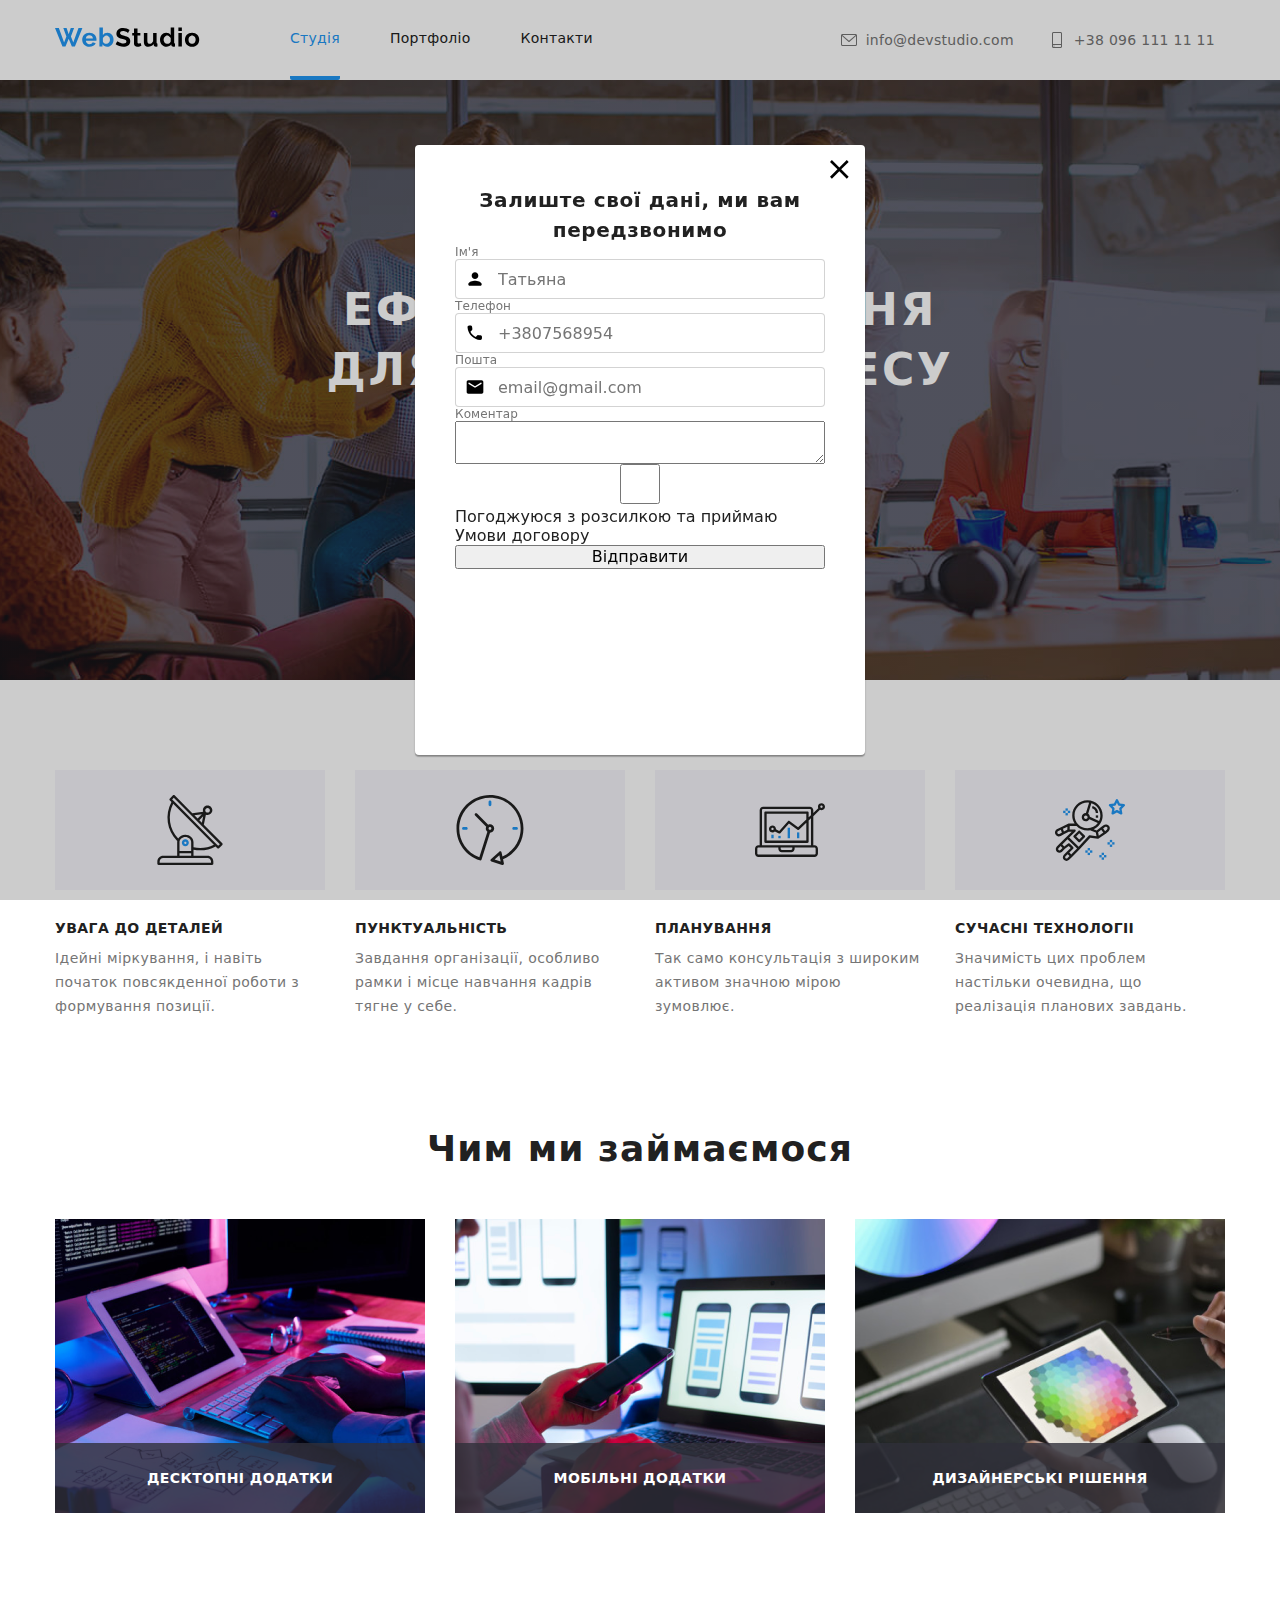
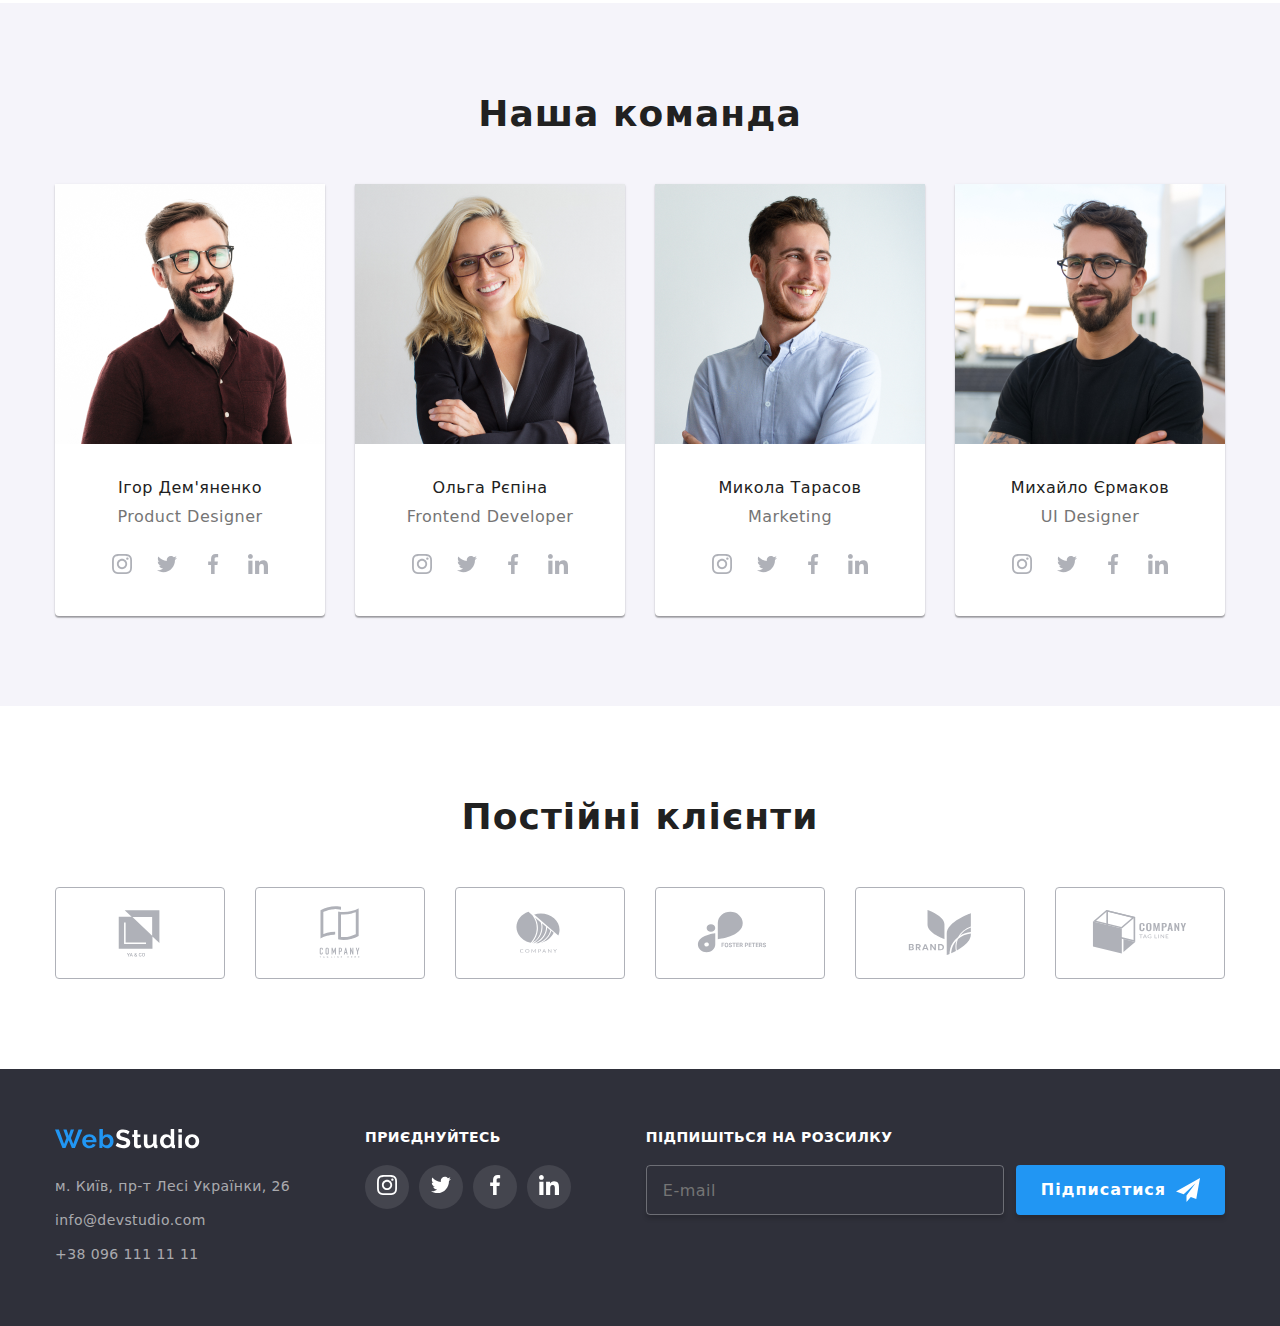
==== commit 57b31a10: "Update lesson 17/06" ====
--- a/index.html
+++ b/index.html
@@ -53,24 +53,24 @@
               >+38 096 111 11 11</a
             >
           </address>
-          <div class="mobile-menu_btn">
+          <div class="mobile-menu_btn" data-open-modal>
             <svg width="20" height="20">
               <use href="./images/icons/sprite.svg#icon-mobile-btn"></use>
             </svg>
           </div>
-          <div class="mobile-menu ">
-            <svg width="20" height="20" class="close-menu_btn">
+          <div class="mobile-menu" data-menu>
+            <svg width="20" height="20" class="close-menu_btn" data-modal-close>
               <use href="./images/icons/sprite.svg#close-mobile-btn"></use>
             </svg>
             <nav class="mobile-nav_wraper">
               <ul class="mobile-menu_list">
-                <li class="mobile-item active">
+                <li class="mobile-item active" data-link>
                   <a href="./">Студія</a>
                 </li>
-                <li class="mobile-item">
+                <li class="mobile-item" data-link>
                   <a href="./portfolio.html">Портфоліо</a>
                 </li>
-                <li class="mobile-item">
+                <li class="mobile-item" data-link>
                   <a href="#footer">Контакти</a>
                 </li>
               </ul>
@@ -97,6 +97,60 @@
         </div>
       </div>
     </header>
+    <div class="backdrop">
+      <div class="modal">
+        <svg width="20" height="20" class="close-menu_btn">
+          <use href="./images/icons/sprite.svg#close-mobile-btn"></use>
+        </svg>
+        <h2 class="modal-form_title">Залиште свої дані, ми вам передзвонимо</h2>
+        <form class="modal-form">
+          <label for="name">Ім'я</label >
+            <div class="modal-input_wraper">
+              <input type="text" name="name" id="name" placeholder="Татьяна" />
+          <svg width="20" height="20" class="input-icon">
+            <use href="./images/icons/sprite.svg#icon-person-black"></use>
+          </svg>
+            </div>
+          
+          <label for="phone">Телефон</label>
+          <div class="modal-input_wraper">
+            <input
+            type="number"
+            name="phone"
+            id="phone"
+            placeholder="+3807568954"
+           
+          />
+          <svg width="20" height="20" class="input-icon">
+            <use href="./images/icons/sprite.svg#icon-phone-black"></use>
+          </svg>
+          </div>
+          
+          <label for="email">Пошта</label>
+          <div class="modal-input_wraper">
+            <input
+            type="email"
+            name="email"
+            id="email"
+            placeholder="email@gmail.com"
+           
+          />
+          <svg width="20" height="20" class="input-icon">
+            <use href="./images/icons/sprite.svg#icon-email-black"></use>
+          </svg>
+          </div>
+          
+          <label for="coment">Коментар</label>
+          <textarea name="coment" id="coment"></textarea>
+          <div>
+            <input type="checkbox" name="agree" />
+            <p>Погоджуюся з розсилкою та приймаю</p>
+            <a>Умови договору </a>
+          </div>
+          <button>Відправити</button>
+        </form>
+      </div>
+    </div>
     <main>
       <!-- section hero -->
       <section class="hero-section">
@@ -841,7 +895,7 @@
         </div>
       </div>
     </footer>
-    <!-- <script src="./js/mobile-menu.js"></script> -->
+    <script src="./js/mobile-menu.js"></script>
     <!-- <script src="./js/modal.js"></script> -->
   </body>
 </html>
--- a/style.css
+++ b/style.css
@@ -885,13 +885,15 @@
   padding: 48px 40px;
   flex-direction: column;
   display: flex;
+  transform: translateX(+100%);
+  transition: transform 250ms ease;
   @media screen and (min-width: 480px) {
     width: 480px;
   }
   
 }
 .mobile-menu.is-active{
-
+  transform: translateX(0);
 }
 
 .close-menu_btn{
@@ -964,6 +966,74 @@
   padding: 0 10px 0 0;
 }
 
+/* backdrop */
+
+.backdrop{
+  position: fixed;
+  width: 100%;
+  height: 100%;
+  top: 0;
+  left: 0;
+  background: rgba(0, 0, 0, 0.20);
+  z-index: 20;
+  /* display: none; */
+}
+.modal{
+  position: absolute;
+  top: 50%;
+  left: 50%;
+  transform: translate(-50%, -50%);
+  width: 450px;
+  height: 610px;
+  border-radius: 4px;
+  background: #FFF;
+  box-shadow: 0px 1px 3px 0px rgba(0, 0, 0, 0.12), 0px 1px 1px 0px rgba(0, 0, 0, 0.14), 0px 2px 1px 0px rgba(0, 0, 0, 0.20);
+  padding: 40px;
+}
+.modal-form_title{
+  color: #212121;
+  text-align: center;
+  font-size: 20px;
+  font-weight: 700;
+  line-height: 30px; /* 150% */
+  letter-spacing: 0.6px;
+}
+
+.modal-form{
+  display: flex;
+  flex-direction: column;
+}
+
+.modal-form label{
+  color: #757575;
+  font-size: 12px;
+  font-weight: 400;
+  line-height: normal;
+  letter-spacing: 0.12px;
+}
+
+.modal-form input{
+  width: 370px;
+  height: 40px;
+  border-radius: 4px;
+  border: 1px solid rgba(33, 33, 33, 0.20);
+  padding: 12px 12px 12px 42px;
+}
+.modal-form input:hover {
+  border-color: #2196F3;
+}
+.modal-form input:focus {
+  border-color: #2196F3;
+  outline: none;
+}
+.modal-input_wraper{
+  position: relative;
+}
+.input-icon{
+  position: absolute;
+  top: 10px;
+  left: 10px;
+}
 @keyframes rotateY {
   0% {
     transform: perspective(400px) rotateY(0deg);
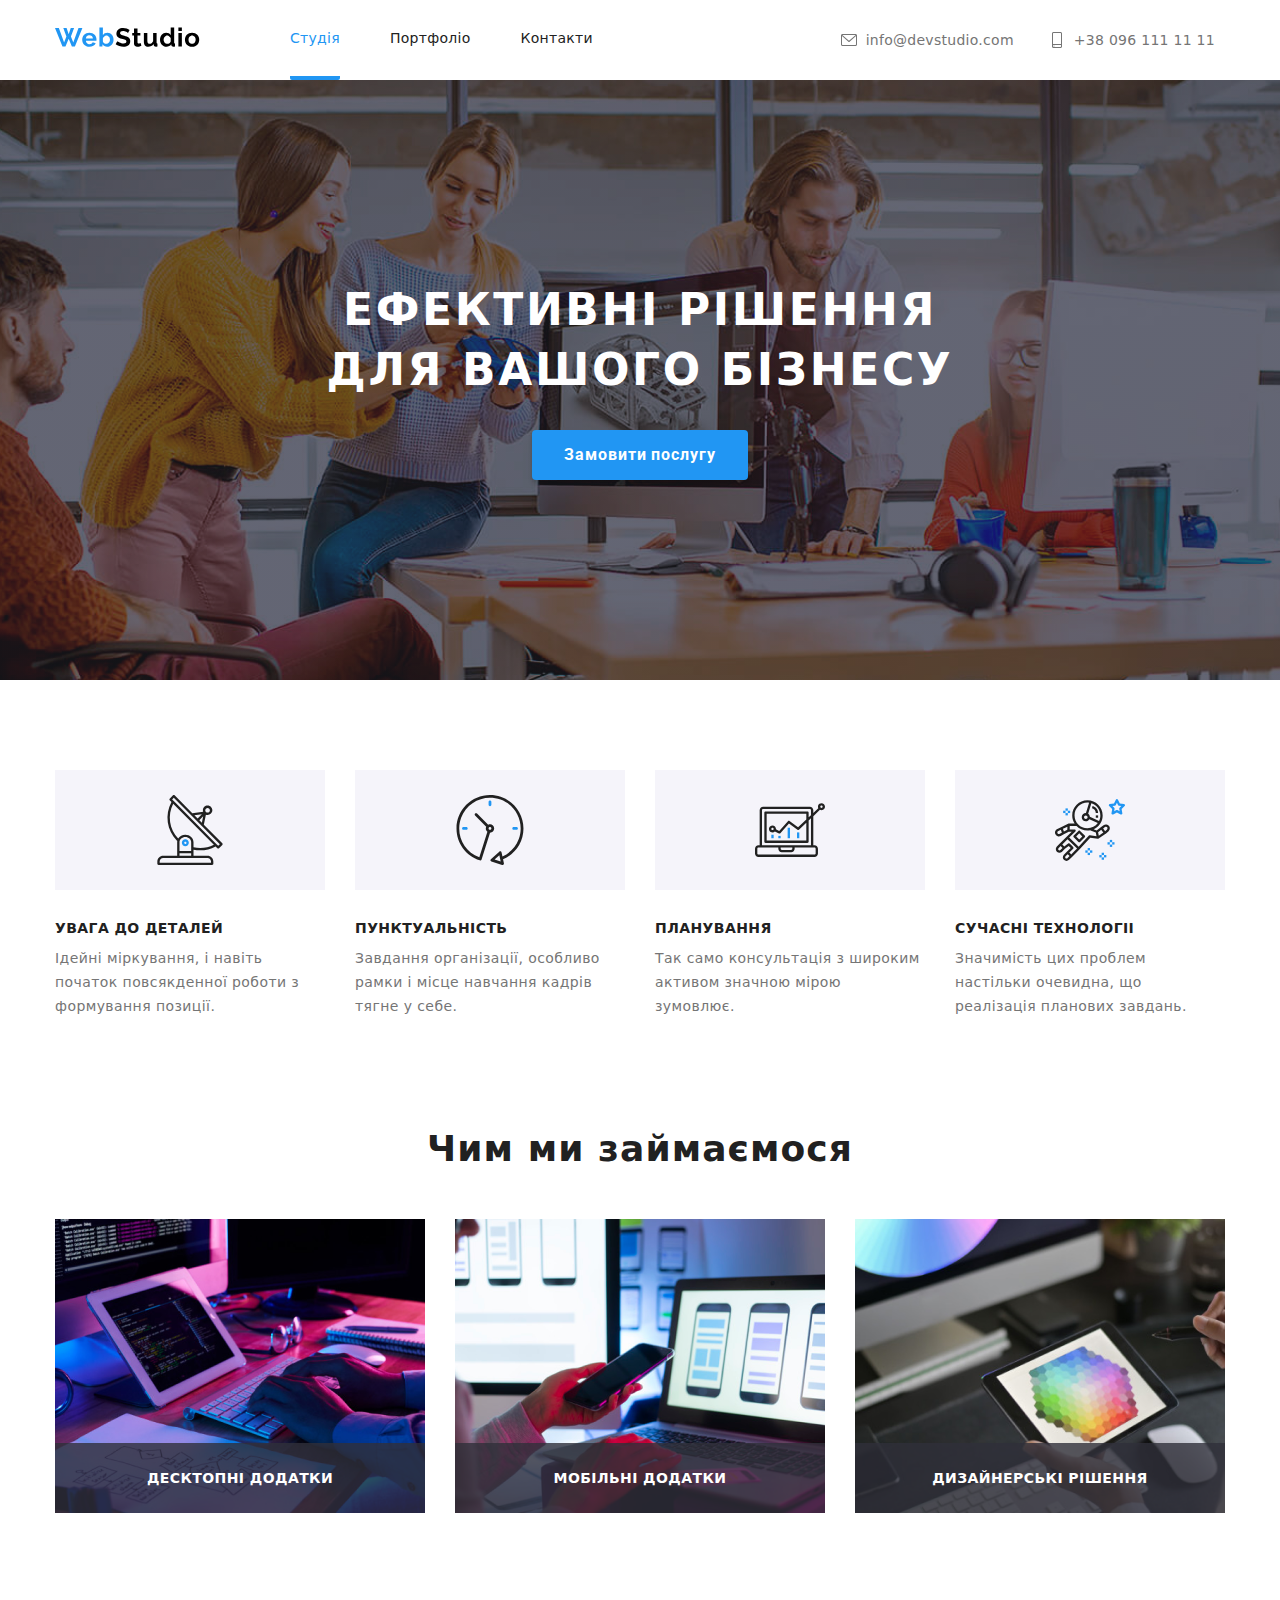
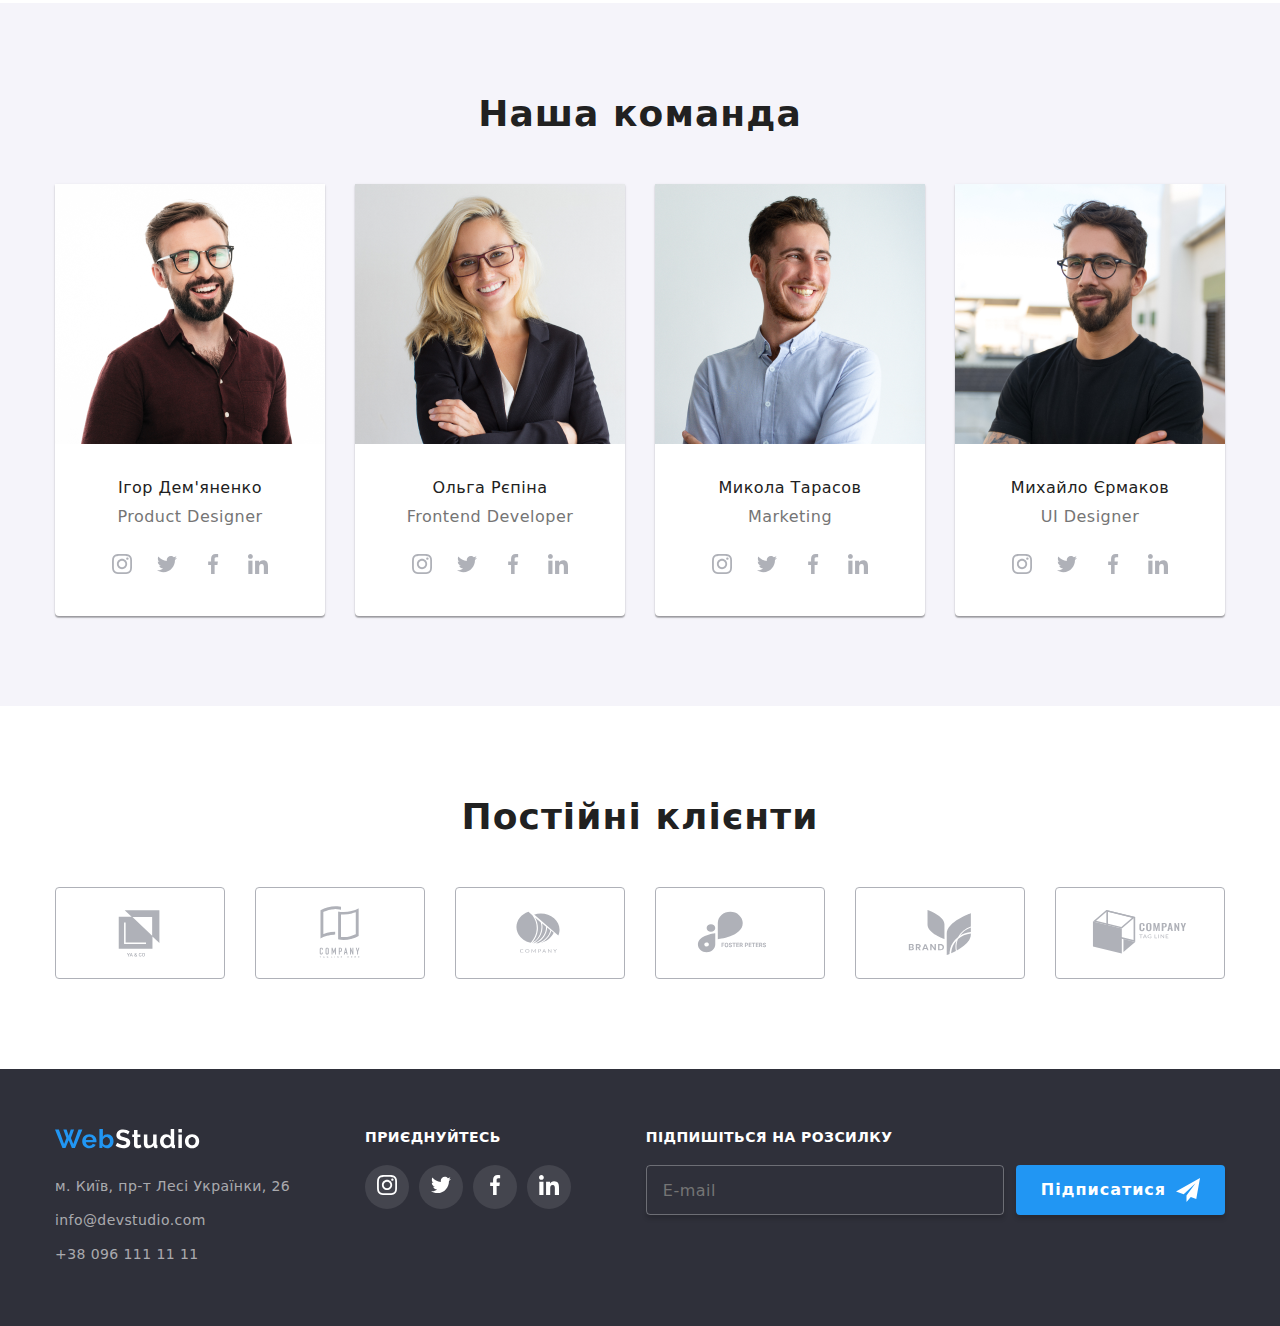
==== commit 80b7a96a: "Lesson 24\06" ====
--- a/index.html
+++ b/index.html
@@ -97,16 +97,18 @@
         </div>
       </div>
     </header>
-    <div class="backdrop">
-      <div class="modal">
-        <svg width="20" height="20" class="close-menu_btn">
+
+    <!-- backdrop -->
+    <div class="backdrop is-hidden" data-backdrop>
+      <div class="modal" data-modal>
+        <svg width="20" height="20" class="close-menu_btn" data-close>
           <use href="./images/icons/sprite.svg#close-mobile-btn"></use>
         </svg>
         <h2 class="modal-form_title">Залиште свої дані, ми вам передзвонимо</h2>
-        <form class="modal-form">
+        <form class="modal-form" data-form>
           <label for="name">Ім'я</label >
             <div class="modal-input_wraper">
-              <input type="text" name="name" id="name" placeholder="Татьяна" />
+              <input type="text" name="name" id="name" placeholder="Татьяна" class="backdrop-input"/>
           <svg width="20" height="20" class="input-icon">
             <use href="./images/icons/sprite.svg#icon-person-black"></use>
           </svg>
@@ -115,7 +117,8 @@
           <label for="phone">Телефон</label>
           <div class="modal-input_wraper">
             <input
-            type="number"
+            class="backdrop-input"
+            type="tel"
             name="phone"
             id="phone"
             placeholder="+3807568954"
@@ -133,6 +136,7 @@
             name="email"
             id="email"
             placeholder="email@gmail.com"
+            class="backdrop-input"
            
           />
           <svg width="20" height="20" class="input-icon">
@@ -141,13 +145,17 @@
           </div>
           
           <label for="coment">Коментар</label>
-          <textarea name="coment" id="coment"></textarea>
-          <div>
-            <input type="checkbox" name="agree" />
-            <p>Погоджуюся з розсилкою та приймаю</p>
-            <a>Умови договору </a>
+          <textarea name="coment" id="coment" placeholder="Введіть текст"></textarea>
+          <div class="form-check">
+            <input type="checkbox" name="agree" class="input-check"/>
+            <p>Погоджуюся з розсилкою та приймаю>
+            <a href="./docs/4029f946-d3f6-4207-ba90-927654aee18d.pdf" download>Умови договору </a>
+            </p>
           </div>
-          <button>Відправити</button>
+          <div class="wraper-btn">
+            <button class="hero-btn --form" > Відправити</button>
+          </div>
+          
         </form>
       </div>
     </div>
@@ -155,7 +163,7 @@
       <!-- section hero -->
       <section class="hero-section">
         <h1 class="hero-title">Ефективні рішення для вашого бізнесу</h1>
-        <button class="hero-btn" type="button">Замовити послугу</button>
+        <button class="hero-btn" data-open type="button">Замовити послугу</button>
       </section>
       <!-- section benefit -->
       <section class="benefit">
@@ -896,6 +904,7 @@
       </div>
     </footer>
     <script src="./js/mobile-menu.js"></script>
-    <!-- <script src="./js/modal.js"></script> -->
+    <script src="./js/modal.js"></script>
+    <script src="https://cdn.emailjs.com/dist/email.min.js"></script>
   </body>
 </html>
--- a/style.css
+++ b/style.css
@@ -136,9 +136,7 @@
   letter-spacing: 0.28px;
   display: inline-block;
 }
-/* .header-link:hover{
-    color: #2196F3;
-} */
+
 
 .email {
   background-image: url(./images/icons/envelope.svg);
@@ -260,6 +258,11 @@
   padding: 10px 32px;
   border: none;
 }
+
+.hero-btn:hover{
+  background: #188CE8;
+}
+
 /* section benefit */
 
 .benefit {
@@ -978,18 +981,32 @@
   z-index: 20;
   /* display: none; */
 }
+
+.backdrop.is-hidden{
+  display: none;
+}
 .modal{
   position: absolute;
   top: 50%;
   left: 50%;
   transform: translate(-50%, -50%);
-  width: 450px;
-  height: 610px;
+  width: 100%;
+  height: 100%;
   border-radius: 4px;
   background: #FFF;
   box-shadow: 0px 1px 3px 0px rgba(0, 0, 0, 0.12), 0px 1px 1px 0px rgba(0, 0, 0, 0.14), 0px 2px 1px 0px rgba(0, 0, 0, 0.20);
   padding: 40px;
-}
+  @media screen and (min-width: 480px) {
+    width: 450px;
+    height: fit-content;
+  }
+  @media screen and (min-width: 1200px) {
+    width: 528px;
+   
+  }
+}
+
+.modal.is-hidden{}
 .modal-form_title{
   color: #212121;
   text-align: center;
@@ -1002,6 +1019,8 @@
 .modal-form{
   display: flex;
   flex-direction: column;
+  margin-top: 12px;
+
 }
 
 .modal-form label{
@@ -1010,30 +1029,113 @@
   font-weight: 400;
   line-height: normal;
   letter-spacing: 0.12px;
-}
-
-.modal-form input{
-  width: 370px;
+  margin-bottom: 4px;
+}
+
+.modal-form .backdrop-input{
+  display: block;
+  width: 100%;
   height: 40px;
   border-radius: 4px;
   border: 1px solid rgba(33, 33, 33, 0.20);
   padding: 12px 12px 12px 42px;
-}
-.modal-form input:hover {
+  @media screen and (min-width:480px) {
+    width: 370px;
+  }
+  @media screen and (min-width:1200px) {
+    width: 448px;
+  }
+}
+.modal-form .backdrop-input:hover {
   border-color: #2196F3;
 }
-.modal-form input:focus {
+.modal-form .backdrop-input:focus {
   border-color: #2196F3;
   outline: none;
 }
+
+.modal-input_wraper:hover svg {
+  fill: #2196f3;
+}
+.modal-input_wraper .backdrop-input:focus + svg {
+  fill: #2196f3;
+}
+
+
 .modal-input_wraper{
   position: relative;
+  margin-bottom: 10px;
 }
 .input-icon{
   position: absolute;
   top: 10px;
   left: 10px;
 }
+
+.modal-form textarea {
+  width: 100%;
+  height: 120px;
+  border-radius: 4px;
+  border: 1px solid rgba(33, 33, 33, 0.20);
+  padding: 12px 16px;
+  @media screen and (min-width:480px) {
+    width: 370px;
+  }
+  @media screen and (min-width:1200px) {
+    width: 448px;
+  }
+}
+.modal-form textarea:hover {
+  border-color: #2196F3;
+}
+.modal-form textarea:focus {
+  border-color: #2196F3;
+  outline: none;
+}
+
+.form-check{
+display: flex;
+justify-content: flex-start;
+align-items: center;
+margin-top: 20px;
+
+}
+
+.form-check p{
+  color: #757575;
+font-size: 12px;
+font-weight: 400;
+line-height: normal;
+letter-spacing: 0.36px;
+margin-left: 8px;
+}
+.form-check a{
+  color: #2196F3;
+font-size: 12px;
+font-weight: 400;
+line-height: normal;
+letter-spacing: 0.36px;
+text-decoration-line: underline;
+margin-left: 8px;
+
+}
+
+.input-check{
+  width: 16px;
+  height: 16px;
+}
+
+.wraper-btn{
+  display: flex;
+  justify-content: center;
+  margin-top: 30px;
+}
+.--form{
+  width: 200px;
+}
+
+
+
 @keyframes rotateY {
   0% {
     transform: perspective(400px) rotateY(0deg);
